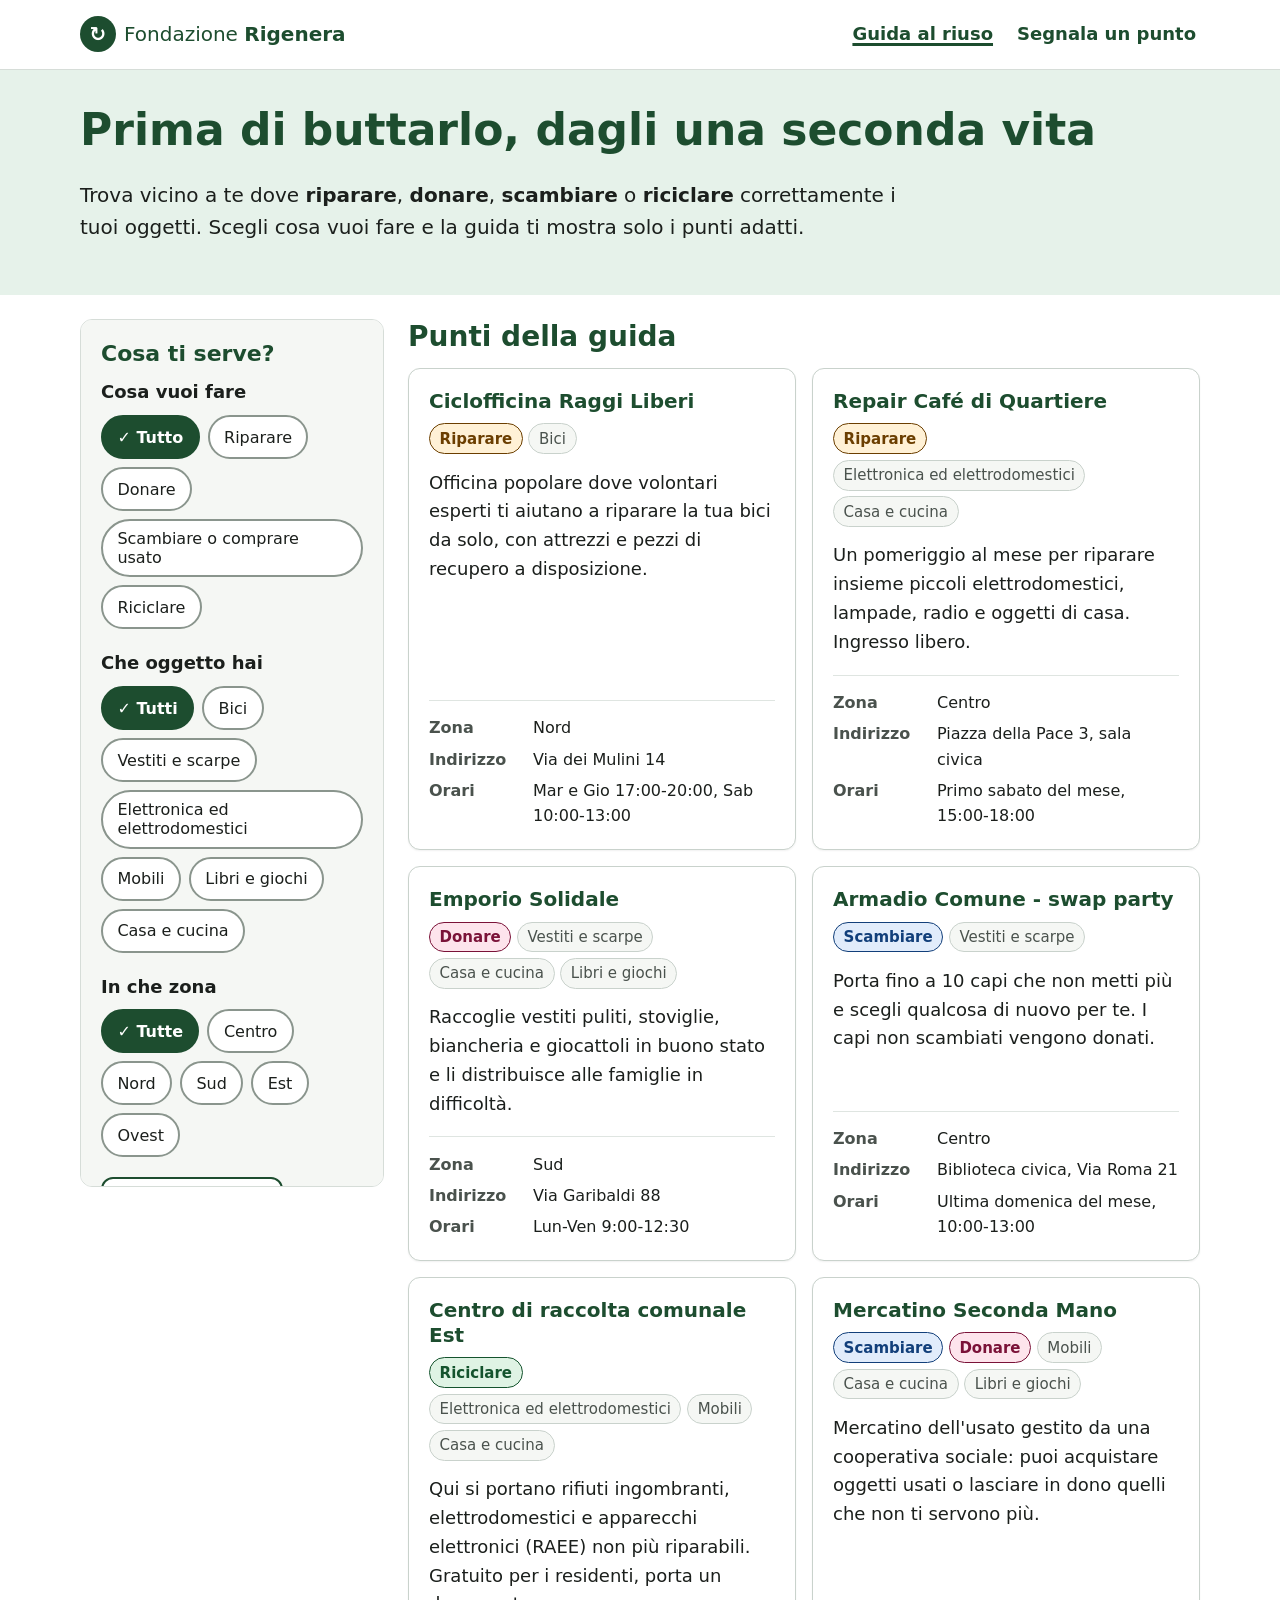
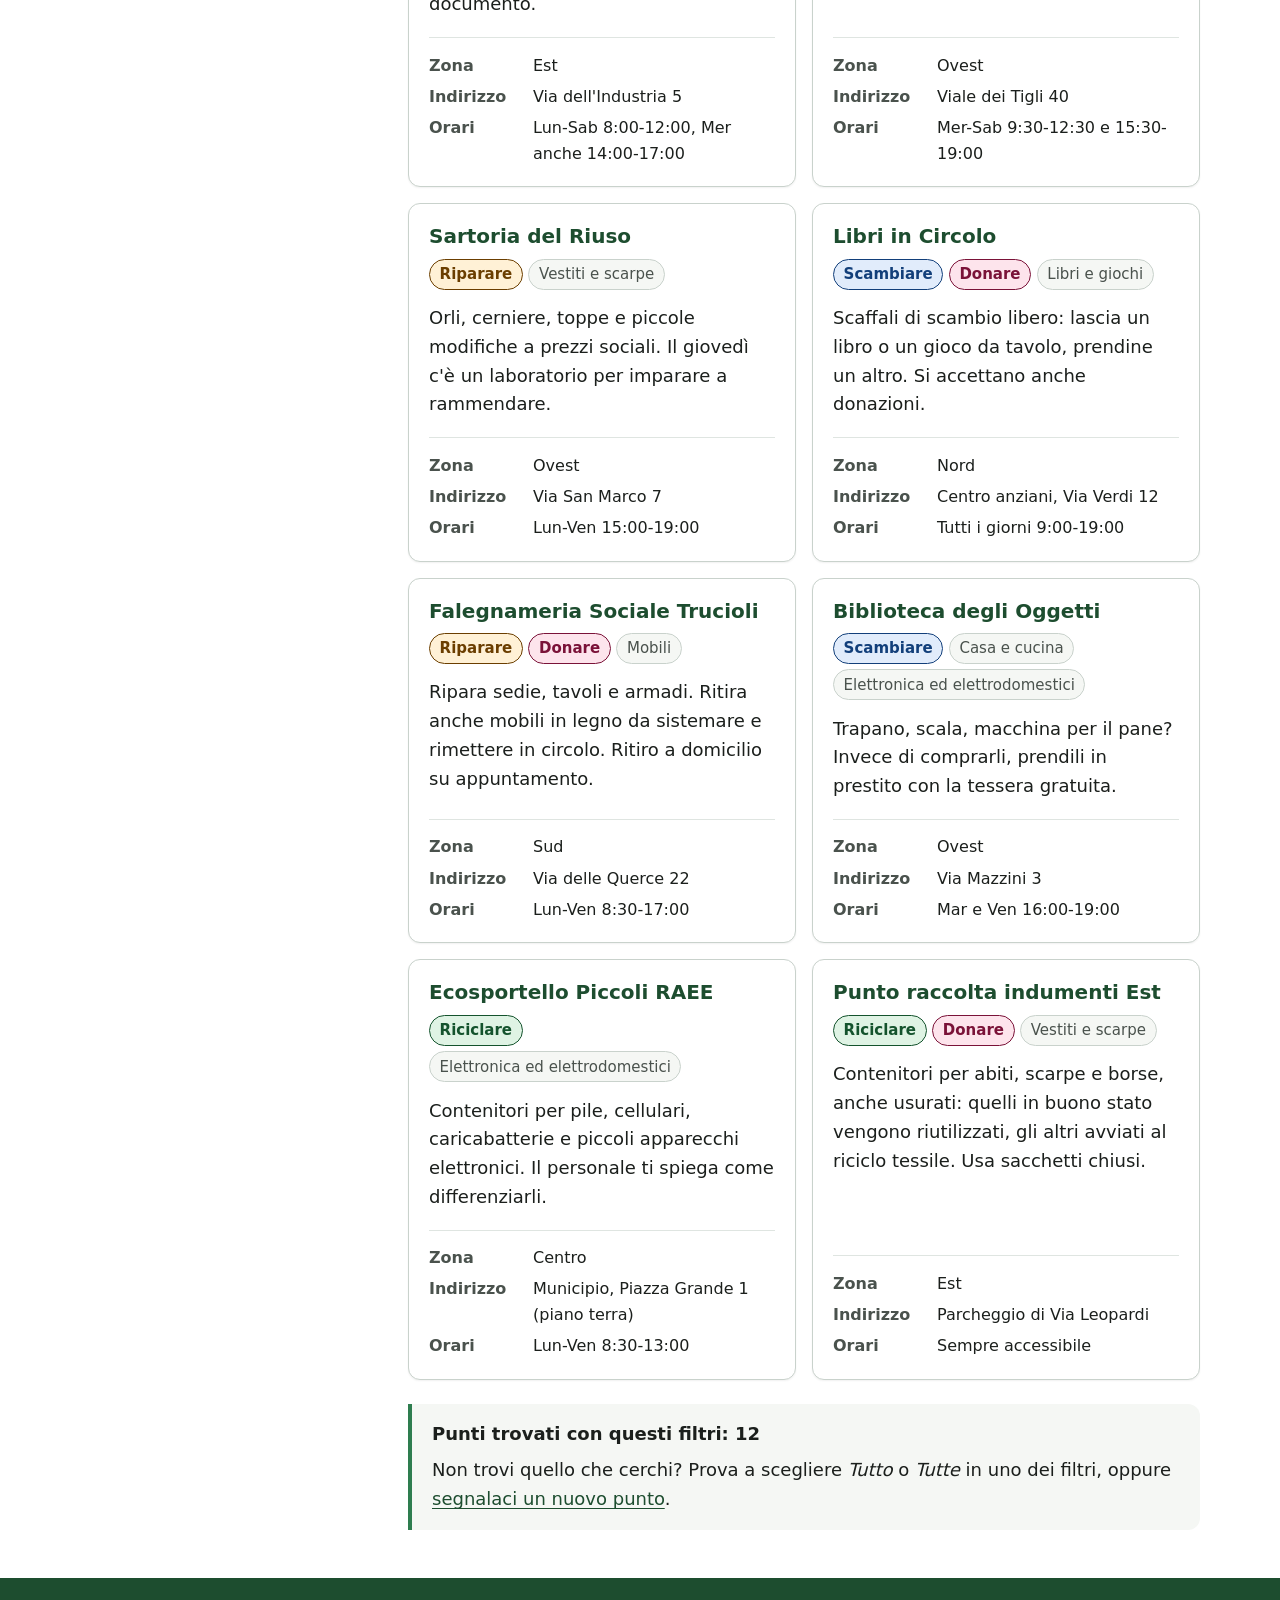
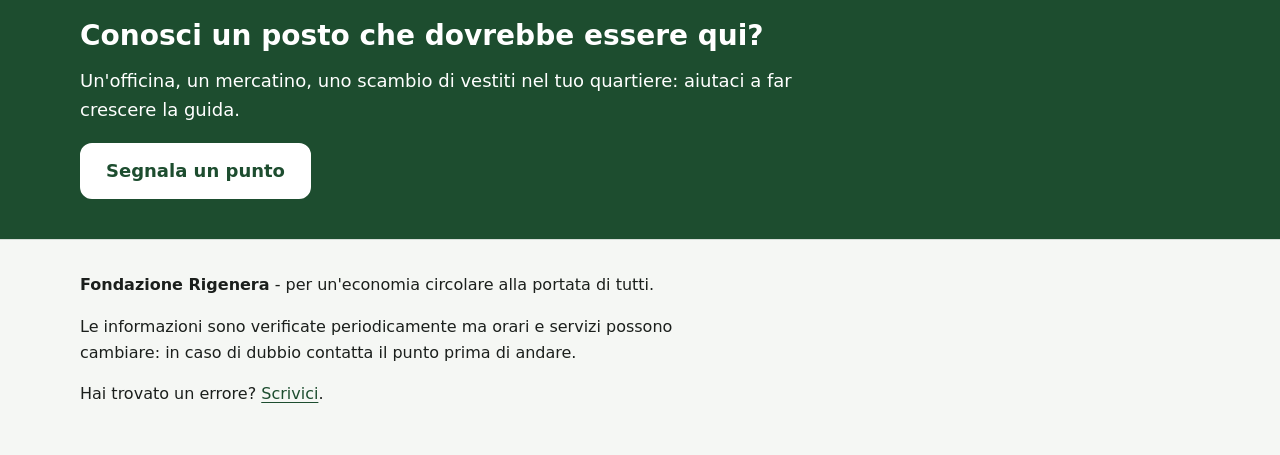
==== src/pages/index.html @ 99461d07 "Prima bozza JavaScript per rendere dinamica la lista e far funzionare il form" ====
<!DOCTYPE html>
<html lang="it">
<head>
  <meta charset="utf-8">
  <meta name="viewport" content="width=device-width, initial-scale=1">
  <title>Guida al riuso - Fondazione Rigenera</title>
  <meta name="description" content="Dove riparare, donare, scambiare o riciclare gli oggetti: la guida al riuso della Fondazione Rigenera.">
  <link rel="stylesheet" href="../css/style.css">
  <script src="../js/script.js" defer></script>
</head>
<body>
  <a class="salta" href="#risultati">Vai direttamente ai punti</a>

  <header class="testata">
    <div class="contenitore testata__riga">
      <a class="logo" href="index.html" aria-label="Fondazione Rigenera, pagina iniziale">
        <span class="logo__segno" aria-hidden="true">↻</span>
        <span>Fondazione <strong>Rigenera</strong></span>
      </a>
      <nav aria-label="Menu principale">
        <ul class="menu">
          <li><a href="index.html" aria-current="page">Guida al riuso</a></li>
          <li><a href="segnala.html">Segnala un punto</a></li>
        </ul>
      </nav>
    </div>
  </header>

  <main id="contenuto">
    <section class="intro">
      <div class="contenitore">
        <h1>Prima di buttarlo, dagli una seconda vita</h1>
        <p class="intro__testo">Trova vicino a te dove <strong>riparare</strong>, <strong>donare</strong>, <strong>scambiare</strong> o <strong>riciclare</strong> correttamente i tuoi oggetti. Scegli cosa vuoi fare e la guida ti mostra solo i punti adatti.</p>
      </div>
    </section>

    <div class="contenitore guida">

      <form class="filtri" aria-labelledby="titolo-filtri">
        <h2 id="titolo-filtri" class="filtri__titolo">Cosa ti serve?</h2>

        <fieldset class="gruppo">
          <legend>Cosa vuoi fare</legend>
          <div class="chips">
            <label class="chip"><input type="radio" name="azione" id="az-tutte" checked><span>Tutto</span></label>
            <label class="chip"><input type="radio" name="azione" id="az-ripara"><span>Riparare</span></label>
            <label class="chip"><input type="radio" name="azione" id="az-dona"><span>Donare</span></label>
            <label class="chip"><input type="radio" name="azione" id="az-scambia"><span>Scambiare o comprare usato</span></label>
            <label class="chip"><input type="radio" name="azione" id="az-ricicla"><span>Riciclare</span></label>
          </div>
        </fieldset>

        <fieldset class="gruppo">
          <legend>Che oggetto hai</legend>
          <div class="chips">
            <label class="chip"><input type="radio" name="categoria" id="cat-tutte" checked><span>Tutti</span></label>
            <label class="chip"><input type="radio" name="categoria" id="cat-bici"><span>Bici</span></label>
            <label class="chip"><input type="radio" name="categoria" id="cat-abbigliamento"><span>Vestiti e scarpe</span></label>
            <label class="chip"><input type="radio" name="categoria" id="cat-elettronica"><span>Elettronica ed elettrodomestici</span></label>
            <label class="chip"><input type="radio" name="categoria" id="cat-mobili"><span>Mobili</span></label>
            <label class="chip"><input type="radio" name="categoria" id="cat-libri"><span>Libri e giochi</span></label>
            <label class="chip"><input type="radio" name="categoria" id="cat-casa"><span>Casa e cucina</span></label>
          </div>
        </fieldset>

        <fieldset class="gruppo">
          <legend>In che zona</legend>
          <div class="chips">
            <label class="chip"><input type="radio" name="zona" id="zona-tutte" checked><span>Tutte</span></label>
            <label class="chip"><input type="radio" name="zona" id="zona-centro"><span>Centro</span></label>
            <label class="chip"><input type="radio" name="zona" id="zona-nord"><span>Nord</span></label>
            <label class="chip"><input type="radio" name="zona" id="zona-sud"><span>Sud</span></label>
            <label class="chip"><input type="radio" name="zona" id="zona-est"><span>Est</span></label>
            <label class="chip"><input type="radio" name="zona" id="zona-ovest"><span>Ovest</span></label>
          </div>
        </fieldset>

        <button type="reset" class="bottone bottone--secondario">Azzera i filtri</button>
      </form>

      <section id="risultati" class="risultati" aria-labelledby="titolo-risultati" tabindex="-1">
        <h2 id="titolo-risultati">Punti della guida</h2>

        <ol id="elenco-punti" class="elenco" role="list">

        </ol>

        <div class="esito">
          <p class="esito__conteggio">Punti trovati con questi filtri: </p>
          <p>Non trovi quello che cerchi? Prova a scegliere <em>Tutto</em> o <em>Tutte</em> in uno dei filtri, oppure <a href="segnala.html">segnalaci un nuovo punto</a>.</p>
        </div>
      </section>
    </div>

    <section class="invito" aria-labelledby="titolo-invito">
      <div class="contenitore">
        <h2 id="titolo-invito">Conosci un posto che dovrebbe essere qui?</h2>
        <p>Un'officina, un mercatino, uno scambio di vestiti nel tuo quartiere: aiutaci a far crescere la guida.</p>
        <a class="bottone" href="segnala.html">Segnala un punto</a>
      </div>
    </section>
  </main>

  <footer class="piede">
    <div class="contenitore">
      <p><strong>Fondazione Rigenera</strong> - per un'economia circolare alla portata di tutti.</p>
      <p>Le informazioni sono verificate periodicamente ma orari e servizi possono cambiare: in caso di dubbio contatta il punto prima di andare.</p>
      <p>Hai trovato un errore? <a href="segnala.html">Scrivici</a>.</p>
    </div>
  </footer>
</body>
</html>
---- src/css/style.css ----
/* ==========================================================================
   Fondazione Rigenera – Guida al riuso
   Foglio di stile unico. Mobile first: le regole base valgono per il telefono,
   le media query aggiungono il layout per schermi più grandi.
   ========================================================================== */

/* ---------- 1. Variabili (colori e misure in un solo posto) ---------- */
:root {
  --verde-scuro: #1d4d2f;   /* contrasto 9.6:1 su bianco */
  --verde: #2e7d4f;
  --verde-chiaro: #e6f2ea;
  --testo: #1b1f1c;         /* contrasto 16:1 su bianco */
  --testo-tenue: #4a524d;   /* contrasto 7.9:1 su bianco */
  --sfondo: #ffffff;
  --sfondo-alt: #f5f7f4;
  --bordo: #8a958d;         /* contrasto 3.1:1, sufficiente per bordi di controlli */
  --focus: #b35c00;         /* anello di focus ben visibile, diverso dal verde */
  --errore: #a4161a;

  /* Colori delle azioni: testo scuro su fondo chiaro, contrasto ≥ 7:1 */
  --ripara-sfondo: #fff1d6;  --ripara-testo: #6b3e00;
  --dona-sfondo:   #fde4ec;  --dona-testo:   #7a1238;
  --scambia-sfondo:#e1ecfb;  --scambia-testo:#123f7a;
  --ricicla-sfondo:#dff3e4;  --ricicla-testo:#14532d;

  --raggio: 0.75rem;
  --spazio: 1rem;
  --larghezza-max: 72rem;

  color-scheme: light;
}

/* ---------- 2. Base ---------- */
*,
*::before,
*::after { box-sizing: border-box; }

html {
  /* Le misure in rem rispettano la dimensione del testo scelta dall'utente nel browser. */
  font-size: 100%;
  -webkit-text-size-adjust: 100%;
  scroll-behavior: smooth;
}

body {
  margin: 0;
  font-family: system-ui, -apple-system, "Segoe UI", Roboto, "Helvetica Neue", Arial, sans-serif;
  font-size: 1.125rem;      /* 18px: testo più grande del solito, più leggibile */
  line-height: 1.6;
  color: var(--testo);
  background: var(--sfondo);
}

h1, h2, h3 { line-height: 1.25; color: var(--verde-scuro); margin: 0 0 0.5em; }
h1 { font-size: clamp(1.875rem, 5vw, 2.75rem); }
h2 { font-size: clamp(1.375rem, 3.5vw, 1.75rem); }
h3 { font-size: 1.25rem; }

p { margin: 0 0 1em; max-width: 65ch; }

a { color: var(--verde-scuro); text-decoration-thickness: 0.08em; text-underline-offset: 0.18em; }
a:hover { text-decoration-thickness: 0.15em; }

/* Focus sempre visibile per chi naviga da tastiera */
:focus-visible {
  outline: 3px solid var(--focus);
  outline-offset: 3px;
  border-radius: 4px;
}

img { max-width: 100%; height: auto; }

.contenitore {
  width: 100%;
  max-width: var(--larghezza-max);
  margin-inline: auto;
  padding-inline: var(--spazio);
}
.contenitore--stretto { max-width: 46rem; padding-block: 2rem 3rem; }

/* Link "salta al contenuto": invisibile finché non riceve il focus con Tab */
.salta {
  position: absolute;
  left: var(--spazio);
  top: -100%;
  z-index: 100;
  padding: 0.75rem 1rem;
  background: var(--verde-scuro);
  color: #fff;
  font-weight: 700;
  border-radius: var(--raggio);
}
.salta:focus { top: var(--spazio); }

/* ---------- 3. Testata e navigazione ---------- */
.testata {
  background: var(--sfondo);
  border-bottom: 1px solid #d6ddd8;
}
.testata__riga {
  display: flex;
  flex-wrap: wrap;
  align-items: center;
  justify-content: space-between;
  gap: 0.5rem 1.5rem;
  padding-block: 0.75rem;
}
.logo {
  display: inline-flex;
  align-items: center;
  gap: 0.5rem;
  font-size: 1.25rem;
  color: var(--verde-scuro);
  text-decoration: none;
}
.logo__segno {
  display: inline-grid;
  place-items: center;
  width: 2.25rem;
  height: 2.25rem;
  border-radius: 50%;
  background: var(--verde-scuro);
  color: #fff;
  font-size: 1.25rem;
  font-weight: 700;
}
.menu {
  display: flex;
  flex-wrap: wrap;
  gap: 0.25rem 1rem;
  margin: 0;
  padding: 0;
  list-style: none;
}
.menu a {
  display: inline-block;
  padding: 0.5rem 0.25rem;      /* area di tocco comoda */
  min-height: 44px;
  font-weight: 600;
  text-decoration: none;
}
.menu a:hover { text-decoration: underline; }
.menu a[aria-current="page"] {
  text-decoration: underline;
  text-decoration-thickness: 0.15em;
}

/* ---------- 4. Introduzione ---------- */
.intro {
  background: var(--verde-chiaro);
  padding-block: 2rem;
  margin-bottom: 1.5rem;
}
.intro__testo { font-size: 1.25rem; }

/* ---------- 5. Layout della guida ---------- */
.guida {
  display: grid;
  gap: 1.5rem;
  padding-bottom: 3rem;
}

@media (min-width: 62rem) {
  .guida {
    grid-template-columns: 19rem 1fr;
    align-items: start;
  }
  /* Su schermi grandi i filtri restano visibili mentre si scorre l'elenco */
  .filtri {
    position: sticky;
    top: 1rem;
    max-height: calc(100vh - 2rem);
    overflow-y: auto;
  }
}

/* ---------- 6. Pannello filtri ---------- */
.filtri {
  background: var(--sfondo-alt);
  border: 1px solid #d6ddd8;
  border-radius: var(--raggio);
  padding: 1.25rem;
}
.filtri__titolo { font-size: 1.375rem; }

.gruppo {
  border: 0;
  margin: 0 0 1.25rem;
  padding: 0;
  min-width: 0;
}
.gruppo legend {
  font-weight: 700;
  margin-bottom: 0.5rem;
  padding: 0;
}

.chips {
  display: flex;
  flex-wrap: wrap;
  gap: 0.5rem;
}

/* Il radio vero resta nella pagina (e quindi raggiungibile da tastiera e lettori di schermo),
   ma è nascosto alla vista: al suo posto si vede l'etichetta a forma di "pillola". */
.chip { position: relative; }
.chip input {
  position: absolute;
  inset: 0;
  opacity: 0;
  margin: 0;
  cursor: pointer;
}
.chip span {
  display: inline-flex;
  align-items: center;
  gap: 0.35rem;
  min-height: 44px;            /* area di tocco minima consigliata */
  padding: 0.5rem 0.9rem;
  border: 2px solid var(--bordo);
  border-radius: 999px;
  background: var(--sfondo);
  font-size: 1rem;
  line-height: 1.2;
  cursor: pointer;
}
.chip:hover span { border-color: var(--verde-scuro); }

.chip input:checked + span {
  background: var(--verde-scuro);
  border-color: var(--verde-scuro);
  color: #fff;
  font-weight: 700;
}
/* Il segno di spunta indica la scelta anche a chi non distingue i colori */
.chip input:checked + span::before { content: "✓"; }

.chip input:focus-visible + span {
  outline: 3px solid var(--focus);
  outline-offset: 3px;
}

/* ---------- 7. Bottoni ---------- */
.bottone {
  display: inline-flex;
  align-items: center;
  justify-content: center;
  min-height: 48px;
  padding: 0.75rem 1.5rem;
  border: 2px solid var(--verde-scuro);
  border-radius: var(--raggio);
  background: var(--verde-scuro);
  color: #fff;
  font: inherit;
  font-weight: 700;
  text-decoration: none;
  cursor: pointer;
}
.bottone:hover { background: var(--verde); border-color: var(--verde); }
.bottone--secondario { background: var(--sfondo); color: var(--verde-scuro); }
.bottone--secondario:hover { background: var(--verde-chiaro); border-color: var(--verde-scuro); }

/* ---------- 8. Elenco dei punti ---------- */
.risultati { counter-reset: punti; }
.risultati:focus { outline: none; }

.elenco {
  display: grid;
  grid-template-columns: repeat(auto-fill, minmax(min(100%, 19rem), 1fr));
  gap: 1rem;
  margin: 0;
  padding: 0;
  list-style: none;
}

.punto { counter-increment: punti; display: flex; }

.scheda {
  display: flex;
  flex-direction: column;
  width: 100%;
  padding: 1.25rem;
  border: 1px solid #c9d2cc;
  border-radius: var(--raggio);
  background: var(--sfondo);
  box-shadow: 0 1px 2px rgb(0 0 0 / 0.06);
}
.scheda h3 { margin-bottom: 0.6rem; }
.scheda__descrizione { flex-grow: 1; }

.etichette {
  display: flex;
  flex-wrap: wrap;
  gap: 0.35rem;
  margin: 0 0 0.9rem;
  padding: 0;
  list-style: none;
}
.etichetta {
  padding: 0.15rem 0.6rem;
  border: 1px solid #c9d2cc;
  border-radius: 999px;
  background: var(--sfondo-alt);
  color: var(--testo-tenue);
  font-size: 0.9375rem;
}
/* Le etichette delle azioni hanno colore e testo in grassetto: il colore non è l'unica informazione */
.etichetta--ripara  { background: var(--ripara-sfondo);  color: var(--ripara-testo);  border-color: currentColor; font-weight: 700; }
.etichetta--dona    { background: var(--dona-sfondo);    color: var(--dona-testo);    border-color: currentColor; font-weight: 700; }
.etichetta--scambia { background: var(--scambia-sfondo); color: var(--scambia-testo); border-color: currentColor; font-weight: 700; }
.etichetta--ricicla { background: var(--ricicla-sfondo); color: var(--ricicla-testo); border-color: currentColor; font-weight: 700; }

.scheda__info {
  display: grid;
  gap: 0.35rem;
  margin: 0;
  padding-top: 0.9rem;
  border-top: 1px solid #dfe5e1;
  font-size: 1rem;
}
.scheda__info div { display: grid; grid-template-columns: 6rem 1fr; gap: 0.5rem; }
.scheda__info dt { font-weight: 700; color: var(--testo-tenue); }
.scheda__info dd { margin: 0; }

/* Conteggio e messaggio sotto l'elenco */
.esito {
  margin-top: 1.5rem;
  padding: 1rem 1.25rem;
  border-left: 4px solid var(--verde);
  background: var(--sfondo-alt);
  border-radius: 0 var(--raggio) var(--raggio) 0;
}
.esito__conteggio { font-weight: 700; margin-bottom: 0.5rem; }
.esito__conteggio::after { content: counter(punti); }
.esito p:last-child { margin-bottom: 0; }

/* ==========================================================================
   9. FILTRI – la logica di ricerca, scritta solo in CSS
   --------------------------------------------------------------------------
   Il selettore :has() controlla quale scelta è attiva nel modulo dei filtri
   e nasconde le schede che NON contengono quel valore nel loro attributo data-.
   L'operatore ~= cerca una parola dentro un elenco separato da spazi,
   per questo un punto può avere più azioni o categorie.

   I tre gruppi si combinano da soli: una scheda resta visibile solo se
   supera tutti i filtri attivi.

   Per aggiungere una NUOVA categoria/zona:
     1. aggiungere la pillola in index.html (id="cat-nuova");
     2. copiare qui una riga cambiando il nome in entrambi i punti.
   Per aggiungere un nuovo PUNTO non serve toccare questo file.

   Se un browser molto vecchio non supporta :has(), queste regole vengono
   ignorate e si vedono semplicemente tutti i punti: la guida resta usabile.
   ========================================================================== */

/* Azione */
.guida:has(#az-ripara:checked)  .punto:not([data-azione~="ripara"])  { display: none; }
.guida:has(#az-dona:checked)    .punto:not([data-azione~="dona"])    { display: none; }
.guida:has(#az-scambia:checked) .punto:not([data-azione~="scambia"]) { display: none; }
.guida:has(#az-ricicla:checked) .punto:not([data-azione~="ricicla"]) { display: none; }

/* Categoria di oggetti */
.guida:has(#cat-bici:checked)          .punto:not([data-categoria~="bici"])          { display: none; }
.guida:has(#cat-abbigliamento:checked) .punto:not([data-categoria~="abbigliamento"]) { display: none; }
.guida:has(#cat-elettronica:checked)   .punto:not([data-categoria~="elettronica"])   { display: none; }
.guida:has(#cat-mobili:checked)        .punto:not([data-categoria~="mobili"])        { display: none; }
.guida:has(#cat-libri:checked)         .punto:not([data-categoria~="libri"])         { display: none; }
.guida:has(#cat-casa:checked)          .punto:not([data-categoria~="casa"])          { display: none; }

/* Zona */
.guida:has(#zona-centro:checked) .punto:not([data-zona~="centro"]) { display: none; }
.guida:has(#zona-nord:checked)   .punto:not([data-zona~="nord"])   { display: none; }
.guida:has(#zona-sud:checked)    .punto:not([data-zona~="sud"])    { display: none; }
.guida:has(#zona-est:checked)    .punto:not([data-zona~="est"])    { display: none; }
.guida:has(#zona-ovest:checked)  .punto:not([data-zona~="ovest"])  { display: none; }

/* ---------- 10. Sezione invito ---------- */
.invito {
  background: var(--verde-scuro);
  color: #fff;
  padding-block: 2.5rem;
}
.invito h2 { color: #fff; }
.invito .bottone { background: #fff; color: var(--verde-scuro); border-color: #fff; }
.invito .bottone:hover { background: var(--verde-chiaro); }
.invito :focus-visible { outline-color: #ffd28a; }

/* ---------- 11. Modulo di segnalazione ---------- */
.modulo fieldset {
  margin: 0 0 1.5rem;
  padding: 1.25rem;
  border: 1px solid #c9d2cc;
  border-radius: var(--raggio);
  min-width: 0;
}
.modulo > fieldset > legend {
  padding: 0 0.4rem;
  font-size: 1.25rem;
  font-weight: 700;
  color: var(--verde-scuro);
}
.campo { margin-bottom: 1.25rem; }
.campo:last-child { margin-bottom: 0; }
.campo > label { display: block; font-weight: 700; margin-bottom: 0.35rem; }

.campo--scelte {
  border: 0 !important;
  padding: 0 !important;
}
.campo--scelte legend { font-weight: 700; margin-bottom: 0.35rem; padding: 0; }
.campo--scelte .aiuto { display: block; font-weight: 400; }

.modulo input[type="text"],
.modulo input[type="email"],
.modulo input[type="url"],
.modulo select,
.modulo textarea {
  display: block;
  width: 100%;
  min-height: 48px;
  padding: 0.65rem 0.8rem;
  border: 2px solid var(--bordo);
  border-radius: 0.5rem;
  background: var(--sfondo);
  color: var(--testo);
  font: inherit;
}
.modulo textarea { resize: vertical; }
.modulo input:focus-visible,
.modulo select:focus-visible,
.modulo textarea:focus-visible { border-color: var(--verde-scuro); }

/* Errori mostrati solo dopo che l'utente ha interagito col campo (non all'apertura della pagina) */
.modulo :user-invalid {
  border-color: var(--errore);
  background: #fff5f5;
}

.scelta {
  display: flex;
  align-items: flex-start;
  gap: 0.6rem;
  padding: 0.4rem 0;
  min-height: 44px;
  cursor: pointer;
}
.campo > label.scelta { font-weight: 400; margin-bottom: 0; }
.scelta input {
  flex-shrink: 0;
  width: 1.4rem;
  height: 1.4rem;
  margin-top: 0.15rem;
  accent-color: var(--verde-scuro);
}

.aiuto { margin: 0.3rem 0 0; font-size: 1rem; color: var(--testo-tenue); }
.obbligatorio { color: var(--errore); font-weight: 700; }

.trappola {
  position: absolute;
  left: -9999px;
  width: 1px;
  height: 1px;
  overflow: hidden;
}

/* Messaggio dopo l'invio del modulo (scritto da script.js) */
.messaggio:empty { display: none; }
.messaggio {
  margin-top: 1.5rem;
  padding: 1rem 1.25rem;
  border-left: 4px solid var(--verde);
  border-radius: 0 var(--raggio) var(--raggio) 0;
  background: var(--verde-chiaro);
}
.messaggio--errore {
  border-left-color: var(--errore);
  background: #fdecec;
  color: var(--errore);
  font-weight: 700;
}

.informativa {
  margin-top: 3rem;
  padding-top: 1.5rem;
  border-top: 1px solid #c9d2cc;
  font-size: 1rem;
}
.informativa h2 { font-size: 1.25rem; }

/* ---------- 12. Piè di pagina ---------- */
.piede {
  padding-block: 2rem;
  background: var(--sfondo-alt);
  border-top: 1px solid #d6ddd8;
  font-size: 1rem;
}

/* ---------- 13. Preferenze di accessibilità del sistema ---------- */

/* Chi ha chiesto meno animazioni non vede lo scorrimento animato */
@media (prefers-reduced-motion: reduce) {
  html { scroll-behavior: auto; }
  *, *::before, *::after { transition: none !important; animation: none !important; }
}

/* Modalità a contrasto elevato di Windows: si garantiscono bordi visibili */
@media (forced-colors: active) {
  .chip span, .scheda, .etichetta, .filtri, .bottone { border: 2px solid CanvasText; }
  .chip input:checked + span { border-width: 4px; }
}

/* Stampa: si stampa solo l'elenco, senza filtri né menu */
@media print {
  .salta, .testata nav, .filtri, .invito, .esito { display: none !important; }
  body { font-size: 11pt; }
  .elenco { display: block; }
  .scheda { break-inside: avoid; box-shadow: none; margin-bottom: 0.5rem; }
}
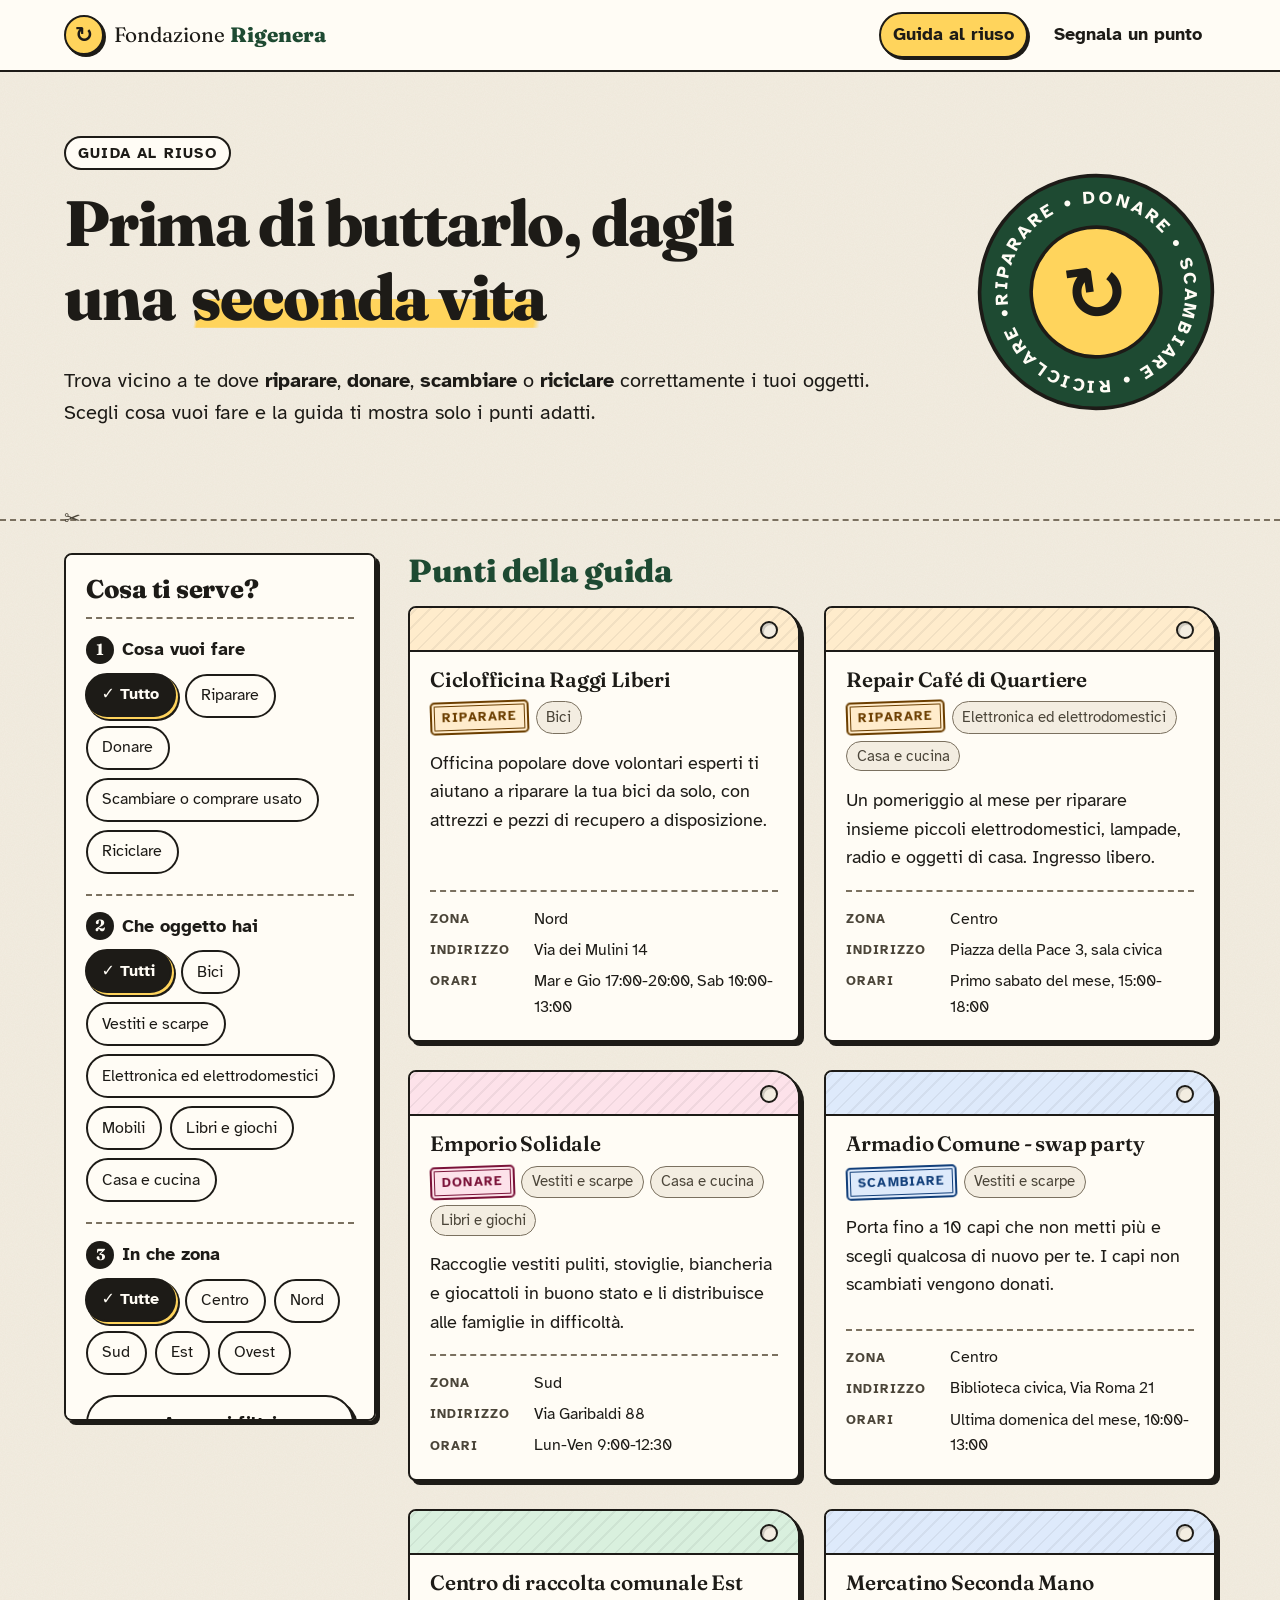
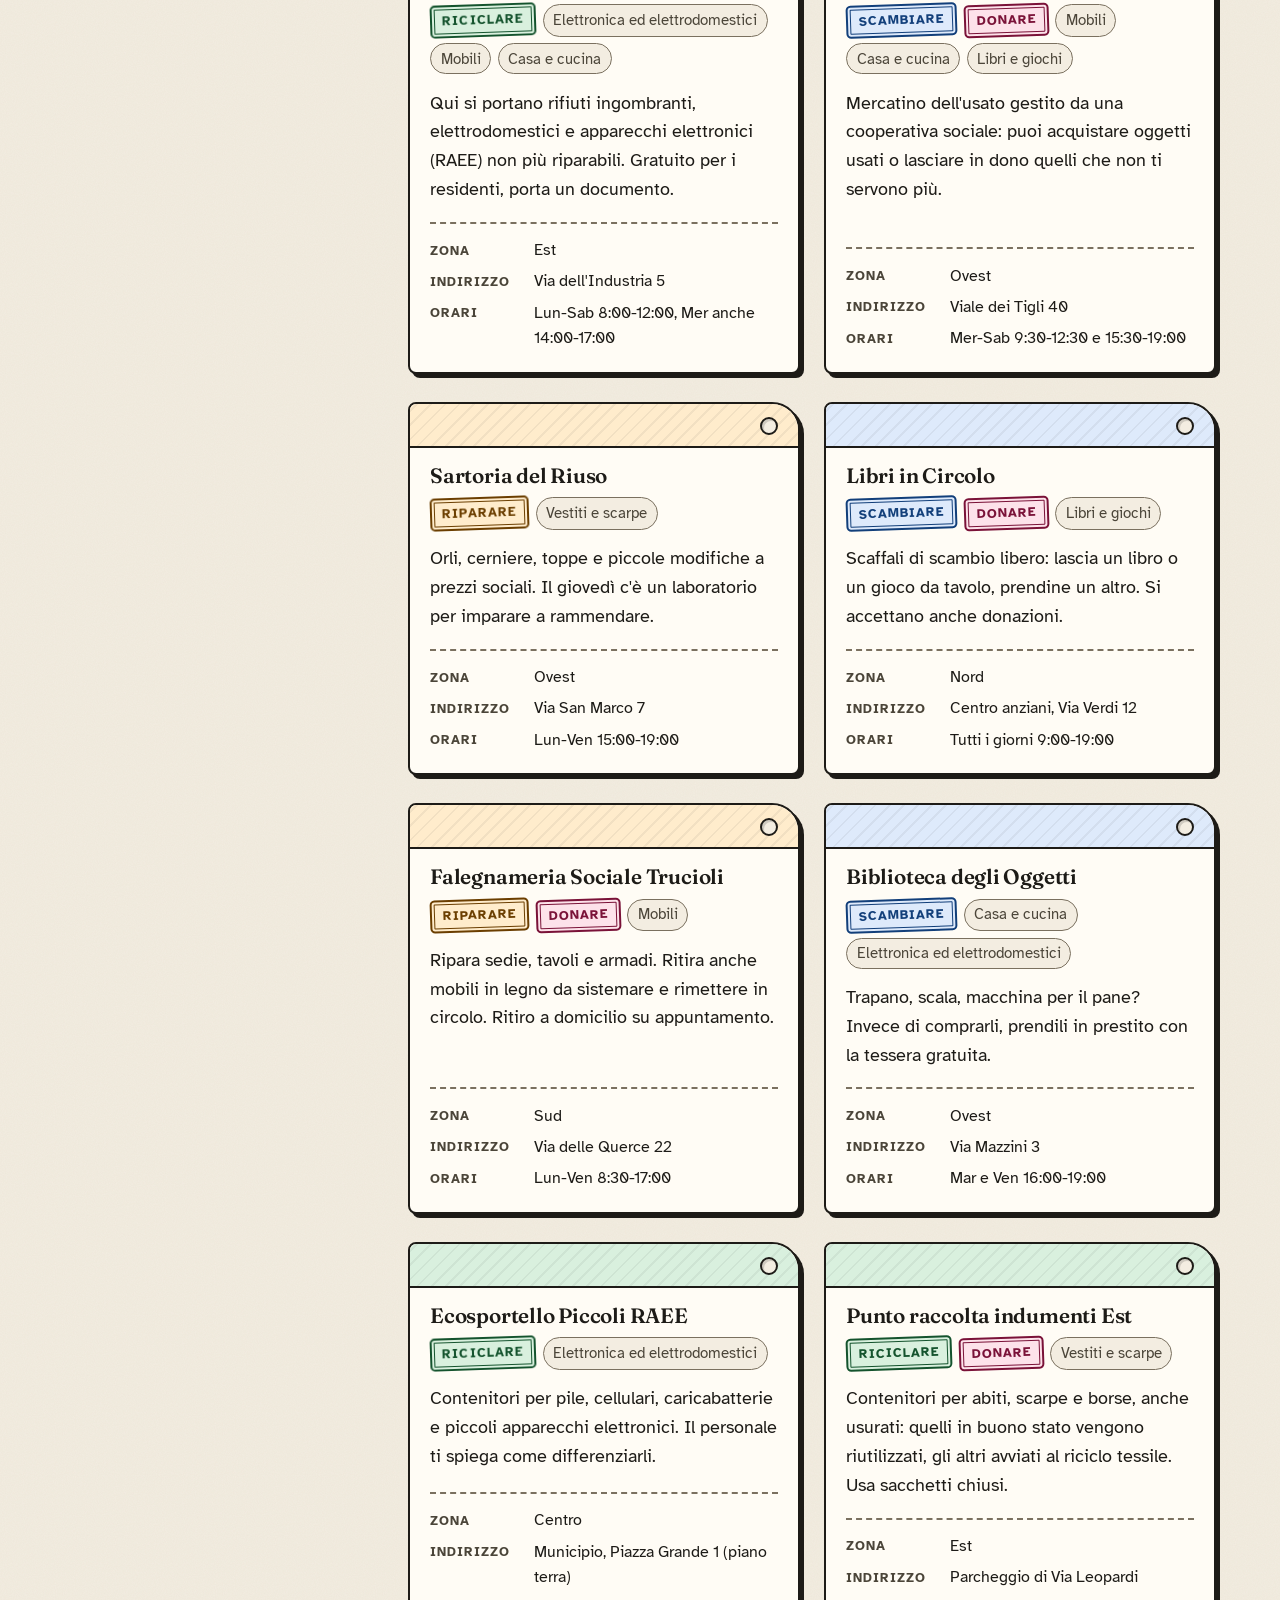
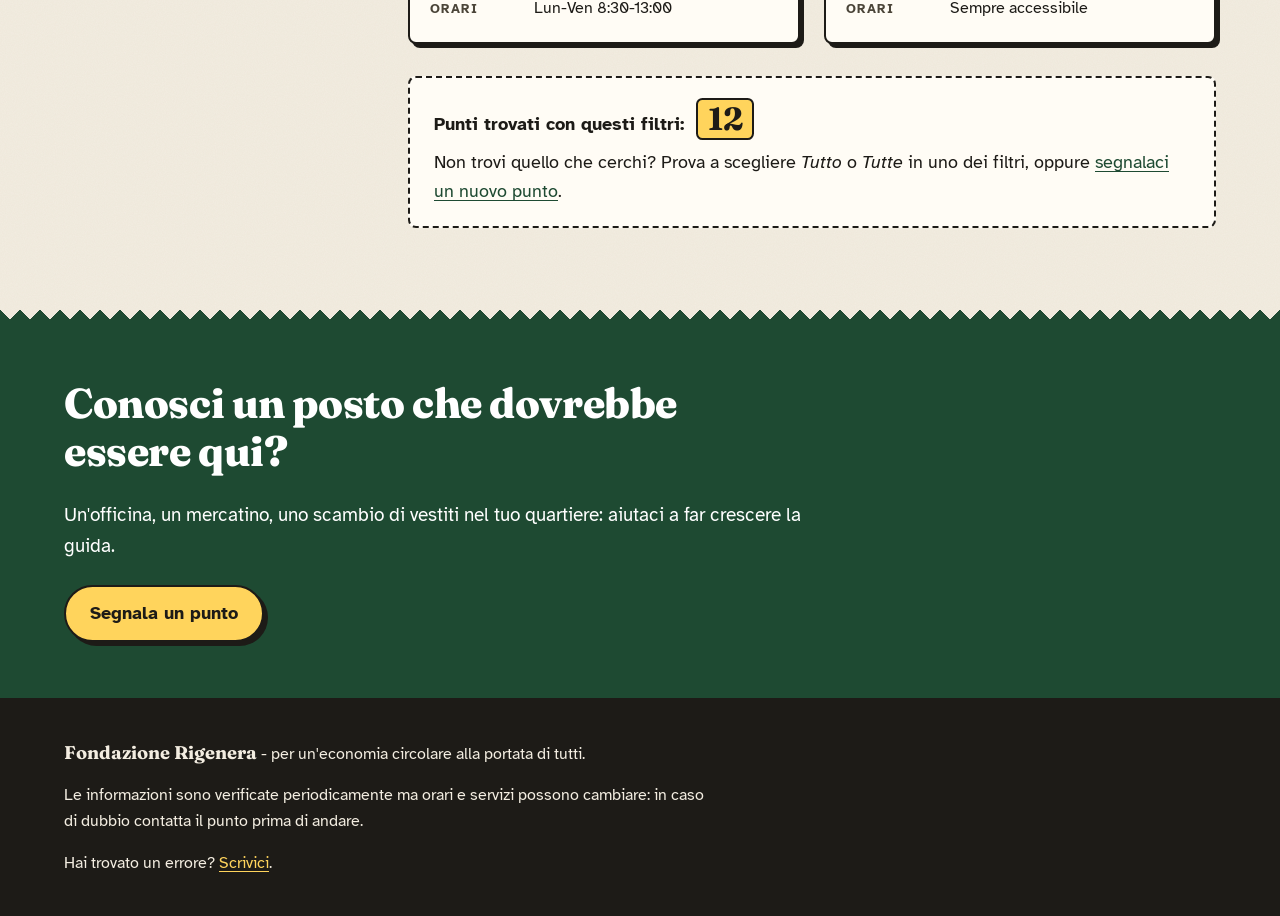
==== commit fffe44f9: "Design system migliorato" ====
--- a/src/pages/index.html
+++ b/src/pages/index.html
@@ -5,6 +5,9 @@
   <meta name="viewport" content="width=device-width, initial-scale=1">
   <title>Guida al riuso - Fondazione Rigenera</title>
   <meta name="description" content="Dove riparare, donare, scambiare o riciclare gli oggetti: la guida al riuso della Fondazione Rigenera.">
+  <link rel="preconnect" href="https://fonts.googleapis.com">
+  <link rel="preconnect" href="https://fonts.gstatic.com" crossorigin>
+  <link rel="stylesheet" href="https://fonts.googleapis.com/css2?family=Atkinson+Hyperlegible:ital,wght@0,400;0,700;1,400&family=Fraunces:opsz,wght@9..144,600;9..144,800&display=swap">
   <link rel="stylesheet" href="../css/style.css">
   <script src="../js/script.js" defer></script>
 </head>
@@ -28,9 +31,24 @@
 
   <main id="contenuto">
     <section class="intro">
-      <div class="contenitore">
-        <h1>Prima di buttarlo, dagli una seconda vita</h1>
-        <p class="intro__testo">Trova vicino a te dove <strong>riparare</strong>, <strong>donare</strong>, <strong>scambiare</strong> o <strong>riciclare</strong> correttamente i tuoi oggetti. Scegli cosa vuoi fare e la guida ti mostra solo i punti adatti.</p>
+      <div class="contenitore intro__riga">
+        <div>
+          <p class="intro__occhiello">Guida al riuso</p>
+          <h1>Prima di buttarlo, dagli una <span class="evidenzia">seconda vita</span></h1>
+          <p class="intro__testo">Trova vicino a te dove <strong>riparare</strong>, <strong>donare</strong>, <strong>scambiare</strong> o <strong>riciclare</strong> correttamente i tuoi oggetti. Scegli cosa vuoi fare e la guida ti mostra solo i punti adatti.</p>
+        </div>
+        <!-- Sigillo decorativo: nascosto ai lettori di schermo -->
+        <svg class="sigillo" viewBox="0 0 200 200" aria-hidden="true" focusable="false">
+          <defs>
+            <path id="sigillo-cerchio" d="M100,100 m-74,0 a74,74 0 1,1 148,0 a74,74 0 1,1 -148,0"/>
+          </defs>
+          <circle class="sigillo__fondo" cx="100" cy="100" r="97"/>
+          <circle class="sigillo__linea" cx="100" cy="100" r="54"/>
+          <g class="sigillo__giro">
+            <text class="sigillo__testo"><textPath href="#sigillo-cerchio" textLength="462">Riparare • Donare • Scambiare • Riciclare •</textPath></text>
+          </g>
+          <text class="sigillo__centro" x="100" y="102" text-anchor="middle" dominant-baseline="central">↻</text>
+        </svg>
       </div>
     </section>
 
--- a/src/css/style.css
+++ b/src/css/style.css
@@ -1,31 +1,48 @@
 /* ==========================================================================
-   Fondazione Rigenera – Guida al riuso
+   Fondazione Rigenera - Guida al riuso
    Foglio di stile unico. Mobile first: le regole base valgono per il telefono,
    le media query aggiungono il layout per schermi più grandi.
+
+   Idea grafica: "il cartellino del riuso".
+   Carta riciclata, inchiostro, timbri ed evidenziatore: ogni punto della guida
+   è un cartellino appeso all'oggetto, come in un'officina o in un mercatino.
    ========================================================================== */
 
 /* ---------- 1. Variabili (colori e misure in un solo posto) ---------- */
 :root {
-  --verde-scuro: #1d4d2f;   /* contrasto 9.6:1 su bianco */
-  --verde: #2e7d4f;
-  --verde-chiaro: #e6f2ea;
-  --testo: #1b1f1c;         /* contrasto 16:1 su bianco */
-  --testo-tenue: #4a524d;   /* contrasto 7.9:1 su bianco */
-  --sfondo: #ffffff;
-  --sfondo-alt: #f5f7f4;
-  --bordo: #8a958d;         /* contrasto 3.1:1, sufficiente per bordi di controlli */
-  --focus: #b35c00;         /* anello di focus ben visibile, diverso dal verde */
+  /* Carta e inchiostro */
+  --carta: #f3ede1;          /* sfondo della pagina, color carta riciclata */
+  --carta-chiara: #fffcf5;   /* sfondo di schede e pannelli */
+  --carta-scura: #e8dfcd;
+  --inchiostro: #1d1b17;     /* testo principale: contrasto 14.7:1 su --carta */
+  --testo-tenue: #4b4539;    /* contrasto 8.2:1 su --carta */
+
+  --verde-scuro: #1e4a32;    /* colore della Fondazione: contrasto 8.7:1 su --carta */
+  --verde: #2d6b47;
+  --verde-chiaro: #dcebdc;
+  --evidenziatore: #ffd45c;  /* giallo evidenziatore, sempre con testo scuro */
+
+  --bordo: #7a705f;          /* contrasto 4.9:1 su bianco, sufficiente per i controlli */
+  --focus: #b35000;          /* anello di focus arancione, diverso dal verde */
   --errore: #a4161a;
 
   /* Colori delle azioni: testo scuro su fondo chiaro, contrasto ≥ 7:1 */
-  --ripara-sfondo: #fff1d6;  --ripara-testo: #6b3e00;
-  --dona-sfondo:   #fde4ec;  --dona-testo:   #7a1238;
-  --scambia-sfondo:#e1ecfb;  --scambia-testo:#123f7a;
-  --ricicla-sfondo:#dff3e4;  --ricicla-testo:#14532d;
-
-  --raggio: 0.75rem;
+  --ripara-sfondo: #ffeccc;  --ripara-testo: #6b3e00;
+  --dona-sfondo:   #fde2ea;  --dona-testo:   #7a1238;
+  --scambia-sfondo:#deeafb;  --scambia-testo:#123f7a;
+  --ricicla-sfondo:#d9f0de;  --ricicla-testo:#14532d;
+
+  /* Caratteri: Fraunces per i titoli, Atkinson Hyperlegible per il testo
+     (disegnato apposta per chi ha difficoltà visive). Se non si caricano,
+     si usano i caratteri di sistema. */
+  --font-titoli: "Fraunces", Georgia, "Times New Roman", serif;
+  --font-testo: "Atkinson Hyperlegible", system-ui, -apple-system, "Segoe UI", Roboto, Arial, sans-serif;
+
+  --raggio: 0.5rem;
+  --ombra: 4px 4px 0 var(--inchiostro);        /* ombra "a timbro", netta e senza sfumatura */
+  --ombra-alta: 7px 7px 0 var(--inchiostro);
   --spazio: 1rem;
-  --larghezza-max: 72rem;
+  --larghezza-max: 74rem;
 
   color-scheme: light;
 }
@@ -44,22 +61,31 @@
 
 body {
   margin: 0;
-  font-family: system-ui, -apple-system, "Segoe UI", Roboto, "Helvetica Neue", Arial, sans-serif;
+  font-family: var(--font-testo);
   font-size: 1.125rem;      /* 18px: testo più grande del solito, più leggibile */
   line-height: 1.6;
-  color: var(--testo);
-  background: var(--sfondo);
-}
-
-h1, h2, h3 { line-height: 1.25; color: var(--verde-scuro); margin: 0 0 0.5em; }
-h1 { font-size: clamp(1.875rem, 5vw, 2.75rem); }
-h2 { font-size: clamp(1.375rem, 3.5vw, 1.75rem); }
-h3 { font-size: 1.25rem; }
+  color: var(--inchiostro);
+  background-color: var(--carta);
+  /* Grana leggerissima della carta (disegnata in SVG, nessuna immagine da scaricare) */
+  background-image: url("data:image/svg+xml,%3Csvg xmlns='http://www.w3.org/2000/svg' width='160' height='160'%3E%3Cfilter id='g'%3E%3CfeTurbulence type='fractalNoise' baseFrequency='.9' numOctaves='2' stitchTiles='stitch'/%3E%3CfeColorMatrix values='0 0 0 0 0.35 0 0 0 0 0.3 0 0 0 0 0.2 0 0 0 .07 0'/%3E%3C/filter%3E%3Crect width='100%25' height='100%25' filter='url(%23g)'/%3E%3C/svg%3E");
+}
+
+h1, h2, h3 {
+  font-family: var(--font-titoli);
+  font-weight: 800;
+  line-height: 1.15;
+  letter-spacing: -0.01em;
+  color: var(--verde-scuro);
+  margin: 0 0 0.5em;
+}
+h1 { font-size: clamp(2.25rem, 6.5vw, 4rem); letter-spacing: -0.025em; }
+h2 { font-size: clamp(1.5rem, 3.5vw, 2rem); }
+h3 { font-size: 1.3rem; font-weight: 600; }
 
 p { margin: 0 0 1em; max-width: 65ch; }
 
 a { color: var(--verde-scuro); text-decoration-thickness: 0.08em; text-underline-offset: 0.18em; }
-a:hover { text-decoration-thickness: 0.15em; }
+a:hover { text-decoration-thickness: 0.15em; text-decoration-color: var(--focus); }
 
 /* Focus sempre visibile per chi naviga da tastiera */
 :focus-visible {
@@ -76,7 +102,7 @@
   margin-inline: auto;
   padding-inline: var(--spazio);
 }
-.contenitore--stretto { max-width: 46rem; padding-block: 2rem 3rem; }
+.contenitore--stretto { max-width: 46rem; padding-block: 2.5rem 3rem; }
 
 /* Link "salta al contenuto": invisibile finché non riceve il focus con Tab */
 .salta {
@@ -85,17 +111,27 @@
   top: -100%;
   z-index: 100;
   padding: 0.75rem 1rem;
-  background: var(--verde-scuro);
-  color: #fff;
+  background: var(--inchiostro);
+  color: var(--carta-chiara);
   font-weight: 700;
   border-radius: var(--raggio);
 }
 .salta:focus { top: var(--spazio); }
+
+/* Testo evidenziato con un tratto di evidenziatore un po' storto */
+.evidenzia {
+  padding-inline: 0.1em;
+  background:
+    linear-gradient(100deg, transparent 0.2em, var(--evidenziatore) 0.25em, var(--evidenziatore) calc(100% - 0.3em), transparent calc(100% - 0.2em))
+    0 85% / 100% 0.45em no-repeat;
+  -webkit-box-decoration-break: clone;
+  box-decoration-break: clone;
+}
 
 /* ---------- 3. Testata e navigazione ---------- */
 .testata {
-  background: var(--sfondo);
-  border-bottom: 1px solid #d6ddd8;
+  background: var(--carta-chiara);
+  border-bottom: 2px solid var(--inchiostro);
 }
 .testata__riga {
   display: flex;
@@ -108,61 +144,149 @@
 .logo {
   display: inline-flex;
   align-items: center;
-  gap: 0.5rem;
-  font-size: 1.25rem;
-  color: var(--verde-scuro);
+  gap: 0.6rem;
+  font-family: var(--font-titoli);
+  font-size: 1.3rem;
+  color: var(--inchiostro);
   text-decoration: none;
 }
+.logo strong { color: var(--verde-scuro); font-weight: 800; }
+/* Il segno del logo è un piccolo timbro tondo */
 .logo__segno {
   display: inline-grid;
   place-items: center;
-  width: 2.25rem;
-  height: 2.25rem;
+  width: 2.5rem;
+  height: 2.5rem;
   border-radius: 50%;
-  background: var(--verde-scuro);
-  color: #fff;
-  font-size: 1.25rem;
-  font-weight: 700;
-}
+  border: 2px solid var(--inchiostro);
+  background: var(--evidenziatore);
+  color: var(--inchiostro);
+  font-family: var(--font-testo);
+  font-size: 1.35rem;
+  font-weight: 700;
+  box-shadow: 2px 2px 0 var(--inchiostro);
+  transition: transform 0.4s ease;
+}
+.logo:hover .logo__segno { transform: rotate(-180deg); }
+
 .menu {
   display: flex;
   flex-wrap: wrap;
-  gap: 0.25rem 1rem;
+  gap: 0.25rem 0.75rem;
   margin: 0;
   padding: 0;
   list-style: none;
 }
 .menu a {
-  display: inline-block;
-  padding: 0.5rem 0.25rem;      /* area di tocco comoda */
-  min-height: 44px;
-  font-weight: 600;
+  display: inline-flex;
+  align-items: center;
+  min-height: 44px;              /* area di tocco comoda */
+  padding: 0.4rem 0.75rem;
+  border: 2px solid transparent;
+  border-radius: 999px;
+  color: var(--inchiostro);
+  font-weight: 700;
   text-decoration: none;
 }
-.menu a:hover { text-decoration: underline; }
+.menu a:hover { border-color: var(--inchiostro); }
+/* Pagina attuale: evidenziata (non solo col colore: ha anche bordo e ombra) */
 .menu a[aria-current="page"] {
-  text-decoration: underline;
-  text-decoration-thickness: 0.15em;
+  background: var(--evidenziatore);
+  border-color: var(--inchiostro);
+  box-shadow: 2px 2px 0 var(--inchiostro);
 }
 
 /* ---------- 4. Introduzione ---------- */
 .intro {
-  background: var(--verde-chiaro);
-  padding-block: 2rem;
-  margin-bottom: 1.5rem;
-}
+  position: relative;
+  padding-block: 2.5rem 3rem;
+  margin-bottom: 2rem;
+}
+/* Linea tratteggiata "da ritagliare" sotto l'introduzione */
+.intro::after {
+  content: "✂";
+  position: absolute;
+  left: 0;
+  right: 0;
+  bottom: 0;
+  padding-left: max(var(--spazio), calc((100% - var(--larghezza-max)) / 2 + var(--spazio)));
+  border-bottom: 2px dashed var(--bordo);
+  color: var(--testo-tenue);
+  font-size: 1.25rem;
+  line-height: 0;
+}
+.intro__riga {
+  display: grid;
+  gap: 1.5rem;
+  align-items: center;
+}
+.intro__occhiello {
+  display: inline-block;
+  margin-bottom: 1rem;
+  padding: 0.2rem 0.75rem;
+  border: 2px solid var(--inchiostro);
+  border-radius: 999px;
+  background: var(--carta-chiara);
+  font-size: 0.9375rem;
+  font-weight: 700;
+  letter-spacing: 0.08em;
+  text-transform: uppercase;
+}
+.intro h1 { color: var(--inchiostro); max-width: 16ch; }
 .intro__testo { font-size: 1.25rem; }
+
+/* Sigillo rotante con le quattro azioni */
+.sigillo {
+  width: min(9.5rem, 45vw);
+  justify-self: center;
+  overflow: visible;
+}
+.sigillo__fondo {
+  fill: var(--verde-scuro);
+  stroke: var(--inchiostro);
+  stroke-width: 3;
+}
+.sigillo__linea {
+  fill: var(--evidenziatore);
+  stroke: var(--inchiostro);
+  stroke-width: 3;
+}
+.sigillo__testo {
+  fill: var(--carta-chiara);
+  font-family: var(--font-testo);
+  font-size: 15px;
+  font-weight: 700;
+  letter-spacing: 0.06em;
+  text-transform: uppercase;
+}
+.sigillo__centro {
+  fill: var(--inchiostro);
+  font-family: var(--font-testo);
+  font-size: 64px;
+  font-weight: 700;
+}
+.sigillo__giro {
+  transform-origin: 100px 100px;
+  animation: gira 40s linear infinite;
+}
+@keyframes gira { to { transform: rotate(360deg); } }
+
+@media (min-width: 48rem) {
+  .intro { padding-block: 4rem 4.5rem; }
+  .intro__riga { grid-template-columns: 1fr auto; gap: 3rem; }
+  .sigillo { width: 15rem; transform: rotate(-8deg); }
+}
 
 /* ---------- 5. Layout della guida ---------- */
 .guida {
   display: grid;
-  gap: 1.5rem;
-  padding-bottom: 3rem;
+  gap: 2rem;
+  padding-bottom: 4rem;
 }
 
 @media (min-width: 62rem) {
   .guida {
-    grid-template-columns: 19rem 1fr;
+    grid-template-columns: 19.5rem 1fr;
     align-items: start;
   }
   /* Su schermi grandi i filtri restano visibili mentre si scorre l'elenco */
@@ -175,24 +299,49 @@
 }
 
 /* ---------- 6. Pannello filtri ---------- */
+/* Il pannello è come uno scontrino: i tre passi sono separati da una linea tratteggiata */
 .filtri {
-  background: var(--sfondo-alt);
-  border: 1px solid #d6ddd8;
+  counter-reset: passo;
+  background: var(--carta-chiara);
+  border: 2px solid var(--inchiostro);
   border-radius: var(--raggio);
   padding: 1.25rem;
-}
-.filtri__titolo { font-size: 1.375rem; }
+  box-shadow: var(--ombra);
+}
+.filtri__titolo { font-size: 1.6rem; color: var(--inchiostro); }
 
 .gruppo {
   border: 0;
+  border-top: 2px dashed var(--bordo);
   margin: 0 0 1.25rem;
+  padding: 1rem 0 0;
+  min-width: 0;
+}
+.gruppo legend {
+  display: flex;
+  align-items: center;
+  gap: 0.5rem;
+  float: left;              /* permette alla legenda di stare dentro il bordo tratteggiato */
+  width: 100%;
+  font-weight: 700;
+  margin-bottom: 0.6rem;
   padding: 0;
-  min-width: 0;
-}
-.gruppo legend {
-  font-weight: 700;
-  margin-bottom: 0.5rem;
-  padding: 0;
+}
+.gruppo legend + * { clear: both; }
+/* Ogni gruppo è numerato: 1 cosa fare, 2 che oggetto, 3 che zona */
+.gruppo legend::before {
+  counter-increment: passo;
+  content: counter(passo);
+  display: inline-grid;
+  place-items: center;
+  flex-shrink: 0;
+  width: 1.75rem;
+  height: 1.75rem;
+  border-radius: 50%;
+  background: var(--inchiostro);
+  color: var(--carta-chiara);
+  font-family: var(--font-titoli);
+  font-size: 1rem;
 }
 
 .chips {
@@ -217,20 +366,22 @@
   gap: 0.35rem;
   min-height: 44px;            /* area di tocco minima consigliata */
   padding: 0.5rem 0.9rem;
-  border: 2px solid var(--bordo);
+  border: 2px solid var(--inchiostro);
   border-radius: 999px;
-  background: var(--sfondo);
+  background: var(--carta-chiara);
   font-size: 1rem;
   line-height: 1.2;
   cursor: pointer;
-}
-.chip:hover span { border-color: var(--verde-scuro); }
+  transition: background-color 0.15s, transform 0.15s, box-shadow 0.15s;
+}
+.chip:hover span { background: var(--evidenziatore); }
 
 .chip input:checked + span {
-  background: var(--verde-scuro);
-  border-color: var(--verde-scuro);
-  color: #fff;
-  font-weight: 700;
+  background: var(--inchiostro);
+  color: var(--carta-chiara);
+  font-weight: 700;
+  box-shadow: 2px 2px 0 var(--evidenziatore), 3px 3px 0 1px var(--inchiostro);
+  transform: translate(-1px, -1px);
 }
 /* Il segno di spunta indica la scelta anche a chi non distingue i colori */
 .chip input:checked + span::before { content: "✓"; }
@@ -241,24 +392,30 @@
 }
 
 /* ---------- 7. Bottoni ---------- */
+/* Bottoni "a timbro": ombra netta che si schiaccia quando si preme */
 .bottone {
   display: inline-flex;
   align-items: center;
   justify-content: center;
+  gap: 0.5rem;
   min-height: 48px;
   padding: 0.75rem 1.5rem;
-  border: 2px solid var(--verde-scuro);
-  border-radius: var(--raggio);
+  border: 2px solid var(--inchiostro);
+  border-radius: 999px;
   background: var(--verde-scuro);
   color: #fff;
   font: inherit;
   font-weight: 700;
   text-decoration: none;
   cursor: pointer;
-}
-.bottone:hover { background: var(--verde); border-color: var(--verde); }
-.bottone--secondario { background: var(--sfondo); color: var(--verde-scuro); }
-.bottone--secondario:hover { background: var(--verde-chiaro); border-color: var(--verde-scuro); }
+  box-shadow: var(--ombra);
+  transition: transform 0.12s, box-shadow 0.12s, background-color 0.15s;
+}
+.bottone:hover { background: var(--verde); transform: translate(-2px, -2px); box-shadow: 6px 6px 0 var(--inchiostro); }
+.bottone:active { transform: translate(3px, 3px); box-shadow: 1px 1px 0 var(--inchiostro); }
+.bottone--secondario { background: var(--carta-chiara); color: var(--inchiostro); }
+.bottone--secondario:hover { background: var(--evidenziatore); }
+.filtri .bottone { width: 100%; }
 
 /* ---------- 8. Elenco dei punti ---------- */
 .risultati { counter-reset: punti; }
@@ -267,7 +424,7 @@
 .elenco {
   display: grid;
   grid-template-columns: repeat(auto-fill, minmax(min(100%, 19rem), 1fr));
-  gap: 1rem;
+  gap: 1.75rem 1.5rem;
   margin: 0;
   padding: 0;
   list-style: none;
@@ -275,67 +432,146 @@
 
 .punto { counter-increment: punti; display: flex; }
 
+/* Colore del cartellino: segue la PRIMA azione del punto */
+.punto                          { --tinta: var(--verde-chiaro);   --tinta-testo: var(--verde-scuro); }
+.punto[data-azione^="ripara"]   { --tinta: var(--ripara-sfondo);  --tinta-testo: var(--ripara-testo); }
+.punto[data-azione^="dona"]     { --tinta: var(--dona-sfondo);    --tinta-testo: var(--dona-testo); }
+.punto[data-azione^="scambia"]  { --tinta: var(--scambia-sfondo); --tinta-testo: var(--scambia-testo); }
+.punto[data-azione^="ricicla"]  { --tinta: var(--ricicla-sfondo); --tinta-testo: var(--ricicla-testo); }
+
+/* La scheda è un cartellino: fascia colorata in alto, foro per il filo, linea tratteggiata */
 .scheda {
+  position: relative;
   display: flex;
   flex-direction: column;
   width: 100%;
-  padding: 1.25rem;
-  border: 1px solid #c9d2cc;
-  border-radius: var(--raggio);
-  background: var(--sfondo);
-  box-shadow: 0 1px 2px rgb(0 0 0 / 0.06);
-}
-.scheda h3 { margin-bottom: 0.6rem; }
+  padding: 0 1.25rem 1.25rem;
+  border: 2px solid var(--inchiostro);
+  border-radius: var(--raggio) 1.75rem var(--raggio) var(--raggio);
+  background: var(--carta-chiara);
+  box-shadow: var(--ombra);
+  transition: transform 0.15s, box-shadow 0.15s;
+}
+.scheda:hover { transform: translate(-3px, -3px) rotate(-0.4deg); box-shadow: var(--ombra-alta); }
+
+.scheda::before {
+  content: "";
+  display: block;
+  height: 2.75rem;
+  margin: 0 -1.25rem 1rem;
+  border-bottom: 2px solid var(--inchiostro);
+  border-radius: calc(var(--raggio) - 2px) calc(1.75rem - 2px) 0 0;
+  background:
+    repeating-linear-gradient(-45deg, transparent 0 8px, rgb(0 0 0 / 0.05) 8px 10px),
+    var(--tinta);
+}
+/* Il foro del cartellino */
+.scheda::after {
+  content: "";
+  position: absolute;
+  top: 0.8rem;
+  right: 1.25rem;
+  width: 1.15rem;
+  height: 1.15rem;
+  border: 2px solid var(--inchiostro);
+  border-radius: 50%;
+  background: var(--carta);
+  box-shadow: inset 2px 2px 0 rgb(0 0 0 / 0.15);
+}
+
+.scheda h3 { margin-bottom: 0.6rem; color: var(--inchiostro); }
 .scheda__descrizione { flex-grow: 1; }
 
 .etichette {
   display: flex;
   flex-wrap: wrap;
-  gap: 0.35rem;
+  gap: 0.4rem;
   margin: 0 0 0.9rem;
   padding: 0;
   list-style: none;
 }
 .etichetta {
   padding: 0.15rem 0.6rem;
-  border: 1px solid #c9d2cc;
+  border: 1px solid var(--bordo);
   border-radius: 999px;
-  background: var(--sfondo-alt);
+  background: var(--carta);
   color: var(--testo-tenue);
   font-size: 0.9375rem;
 }
-/* Le etichette delle azioni hanno colore e testo in grassetto: il colore non è l'unica informazione */
-.etichetta--ripara  { background: var(--ripara-sfondo);  color: var(--ripara-testo);  border-color: currentColor; font-weight: 700; }
-.etichetta--dona    { background: var(--dona-sfondo);    color: var(--dona-testo);    border-color: currentColor; font-weight: 700; }
-.etichetta--scambia { background: var(--scambia-sfondo); color: var(--scambia-testo); border-color: currentColor; font-weight: 700; }
-.etichetta--ricicla { background: var(--ricicla-sfondo); color: var(--ricicla-testo); border-color: currentColor; font-weight: 700; }
+/* Le azioni sono "timbri": maiuscolo, bordo doppio, leggermente storti.
+   Colore e testo in grassetto: il colore non è l'unica informazione. */
+.etichetta--ripara,
+.etichetta--dona,
+.etichetta--scambia,
+.etichetta--ricicla {
+  border: 2px solid currentColor;
+  border-radius: 0.3rem;
+  outline: 1px solid currentColor;
+  outline-offset: -5px;
+  padding: 0.25rem 0.65rem;
+  font-size: 0.8125rem;
+  font-weight: 700;
+  letter-spacing: 0.08em;
+  text-transform: uppercase;
+  transform: rotate(-2deg);
+}
+.etichetta--ripara  { background: var(--ripara-sfondo);  color: var(--ripara-testo); }
+.etichetta--dona    { background: var(--dona-sfondo);    color: var(--dona-testo); }
+.etichetta--scambia { background: var(--scambia-sfondo); color: var(--scambia-testo); }
+.etichetta--ricicla { background: var(--ricicla-sfondo); color: var(--ricicla-testo); }
 
 .scheda__info {
   display: grid;
   gap: 0.35rem;
   margin: 0;
   padding-top: 0.9rem;
-  border-top: 1px solid #dfe5e1;
+  border-top: 2px dashed var(--bordo);
   font-size: 1rem;
 }
 .scheda__info div { display: grid; grid-template-columns: 6rem 1fr; gap: 0.5rem; }
-.scheda__info dt { font-weight: 700; color: var(--testo-tenue); }
+.scheda__info dt {
+  font-size: 0.8125rem;
+  font-weight: 700;
+  letter-spacing: 0.08em;
+  text-transform: uppercase;
+  color: var(--testo-tenue);
+  padding-top: 0.15rem;
+}
 .scheda__info dd { margin: 0; }
 
 /* Conteggio e messaggio sotto l'elenco */
 .esito {
-  margin-top: 1.5rem;
-  padding: 1rem 1.25rem;
-  border-left: 4px solid var(--verde);
-  background: var(--sfondo-alt);
-  border-radius: 0 var(--raggio) var(--raggio) 0;
-}
-.esito__conteggio { font-weight: 700; margin-bottom: 0.5rem; }
-.esito__conteggio::after { content: counter(punti); }
+  display: grid;
+  gap: 0.5rem;
+  margin-top: 2rem;
+  padding: 1.25rem 1.5rem;
+  border: 2px dashed var(--inchiostro);
+  border-radius: var(--raggio);
+  background: var(--carta-chiara);
+}
+.esito__conteggio {
+  display: flex;
+  flex-wrap: wrap;
+  align-items: baseline;
+  gap: 0.25rem 0.75rem;
+  font-weight: 700;
+  margin: 0;
+}
+/* Il numero di punti trovati, grande, su un tratto di evidenziatore */
+.esito__conteggio::after {
+  content: counter(punti);
+  padding: 0 0.3em;
+  background: var(--evidenziatore);
+  border: 2px solid var(--inchiostro);
+  border-radius: 0.4rem;
+  font-family: var(--font-titoli);
+  font-size: 2rem;
+  line-height: 1.2;
+}
 .esito p:last-child { margin-bottom: 0; }
 
 /* ==========================================================================
-   9. FILTRI – la logica di ricerca, scritta solo in CSS
+   9. FILTRI - la logica di ricerca, scritta solo in CSS
    --------------------------------------------------------------------------
    Il selettore :has() controlla quale scelta è attiva nel modulo dei filtri
    e nasconde le schede che NON contengono quel valore nel loro attributo data-.
@@ -375,38 +611,77 @@
 .guida:has(#zona-est:checked)    .punto:not([data-zona~="est"])    { display: none; }
 .guida:has(#zona-ovest:checked)  .punto:not([data-zona~="ovest"])  { display: none; }
 
+
 /* ---------- 10. Sezione invito ---------- */
 .invito {
+  position: relative;
+  margin-top: 2rem;
+  padding-block: 3.5rem;
   background: var(--verde-scuro);
   color: #fff;
-  padding-block: 2.5rem;
-}
-.invito h2 { color: #fff; }
-.invito .bottone { background: #fff; color: var(--verde-scuro); border-color: #fff; }
-.invito .bottone:hover { background: var(--verde-chiaro); }
-.invito :focus-visible { outline-color: #ffd28a; }
+}
+/* Bordo superiore a zig-zag, come un foglio strappato */
+.invito::before {
+  content: "";
+  position: absolute;
+  left: 0;
+  right: 0;
+  top: -14px;
+  height: 14px;
+  background:
+    linear-gradient(-45deg, var(--verde-scuro) 10px, transparent 0) 0 0 / 20px 14px repeat-x,
+    linear-gradient(45deg, var(--verde-scuro) 10px, transparent 0) 0 0 / 20px 14px repeat-x;
+}
+.invito .contenitore {
+  display: grid;
+  gap: 0.25rem;
+  justify-items: start;
+}
+.invito h2 { color: #fff; font-size: clamp(1.75rem, 4.5vw, 2.6rem); max-width: 22ch; }
+.invito p { font-size: 1.2rem; }
+.invito .bottone {
+  background: var(--evidenziatore);
+  color: var(--inchiostro);
+  border-color: var(--inchiostro);
+  box-shadow: 4px 4px 0 var(--inchiostro);
+}
+.invito .bottone:hover { background: #fff; }
+.invito a:not(.bottone) { color: #fff; }
+.invito :focus-visible { outline-color: var(--evidenziatore); }
 
 /* ---------- 11. Modulo di segnalazione ---------- */
+.contenitore--stretto > h1 { color: var(--inchiostro); }
+
+/* Ogni sezione del modulo è un cartellino, con il titolo su una linguetta scura */
 .modulo fieldset {
-  margin: 0 0 1.5rem;
-  padding: 1.25rem;
-  border: 1px solid #c9d2cc;
+  margin: 2.25rem 0 1.75rem;
+  padding: 1.5rem 1.25rem 1.25rem;
+  border: 2px solid var(--inchiostro);
   border-radius: var(--raggio);
+  background: var(--carta-chiara);
+  box-shadow: var(--ombra);
   min-width: 0;
 }
 .modulo > fieldset > legend {
-  padding: 0 0.4rem;
-  font-size: 1.25rem;
-  font-weight: 700;
-  color: var(--verde-scuro);
+  padding: 0.3rem 0.9rem;
+  border: 2px solid var(--inchiostro);
+  border-radius: 999px;
+  background: var(--inchiostro);
+  color: var(--carta-chiara);
+  font-family: var(--font-titoli);
+  font-size: 1.2rem;
+  font-weight: 600;
 }
 .campo { margin-bottom: 1.25rem; }
 .campo:last-child { margin-bottom: 0; }
 .campo > label { display: block; font-weight: 700; margin-bottom: 0.35rem; }
 
 .campo--scelte {
+  margin: 0 0 1.25rem !important;
   border: 0 !important;
   padding: 0 !important;
+  background: none !important;
+  box-shadow: none !important;
 }
 .campo--scelte legend { font-weight: 700; margin-bottom: 0.35rem; padding: 0; }
 .campo--scelte .aiuto { display: block; font-weight: 400; }
@@ -420,16 +695,20 @@
   width: 100%;
   min-height: 48px;
   padding: 0.65rem 0.8rem;
-  border: 2px solid var(--bordo);
-  border-radius: 0.5rem;
-  background: var(--sfondo);
-  color: var(--testo);
+  border: 2px solid var(--inchiostro);
+  border-radius: var(--raggio);
+  background: #fff;
+  color: var(--inchiostro);
   font: inherit;
+  transition: box-shadow 0.15s;
 }
 .modulo textarea { resize: vertical; }
 .modulo input:focus-visible,
 .modulo select:focus-visible,
-.modulo textarea:focus-visible { border-color: var(--verde-scuro); }
+.modulo textarea:focus-visible {
+  border-color: var(--inchiostro);
+  box-shadow: 4px 4px 0 var(--evidenziatore);
+}
 
 /* Errori mostrati solo dopo che l'utente ha interagito col campo (non all'apertura della pagina) */
 .modulo :user-invalid {
@@ -470,51 +749,61 @@
 .messaggio {
   margin-top: 1.5rem;
   padding: 1rem 1.25rem;
-  border-left: 4px solid var(--verde);
-  border-radius: 0 var(--raggio) var(--raggio) 0;
+  border: 2px solid var(--inchiostro);
+  border-radius: var(--raggio);
   background: var(--verde-chiaro);
+  box-shadow: var(--ombra);
 }
 .messaggio--errore {
-  border-left-color: var(--errore);
+  border-color: var(--errore);
   background: #fdecec;
   color: var(--errore);
   font-weight: 700;
+  box-shadow: 4px 4px 0 var(--errore);
 }
 
 .informativa {
   margin-top: 3rem;
   padding-top: 1.5rem;
-  border-top: 1px solid #c9d2cc;
+  border-top: 2px dashed var(--bordo);
   font-size: 1rem;
 }
 .informativa h2 { font-size: 1.25rem; }
 
 /* ---------- 12. Piè di pagina ---------- */
 .piede {
-  padding-block: 2rem;
-  background: var(--sfondo-alt);
-  border-top: 1px solid #d6ddd8;
+  padding-block: 2.5rem;
+  background: var(--inchiostro);
+  color: var(--carta);
   font-size: 1rem;
 }
+.piede strong { font-family: var(--font-titoli); font-size: 1.15rem; }
+.piede a { color: var(--evidenziatore); }
+.piede :focus-visible { outline-color: var(--evidenziatore); }
+.piede p:last-child { margin-bottom: 0; }
 
 /* ---------- 13. Preferenze di accessibilità del sistema ---------- */
 
-/* Chi ha chiesto meno animazioni non vede lo scorrimento animato */
+/* Chi ha chiesto meno animazioni non vede movimenti: niente rotazioni né spostamenti */
 @media (prefers-reduced-motion: reduce) {
   html { scroll-behavior: auto; }
   *, *::before, *::after { transition: none !important; animation: none !important; }
+  .scheda:hover, .bottone:hover, .bottone:active { transform: none; }
 }
 
 /* Modalità a contrasto elevato di Windows: si garantiscono bordi visibili */
 @media (forced-colors: active) {
-  .chip span, .scheda, .etichetta, .filtri, .bottone { border: 2px solid CanvasText; }
+  .chip span, .scheda, .etichetta, .filtri, .bottone, .esito, .modulo fieldset { border: 2px solid CanvasText; }
   .chip input:checked + span { border-width: 4px; }
+  .evidenzia { background: none; text-decoration: underline; }
 }
 
 /* Stampa: si stampa solo l'elenco, senza filtri né menu */
 @media print {
-  .salta, .testata nav, .filtri, .invito, .esito { display: none !important; }
-  body { font-size: 11pt; }
+  .salta, .testata nav, .filtri, .invito, .esito, .sigillo, .intro::after { display: none !important; }
+  body { font-size: 11pt; background: #fff; }
   .elenco { display: block; }
-  .scheda { break-inside: avoid; box-shadow: none; margin-bottom: 0.5rem; }
-}
+  .scheda { break-inside: avoid; box-shadow: none; margin-bottom: 0.5rem; transform: none !important; }
+  .scheda::after { display: none; }
+  .piede { background: none; color: #000; }
+}
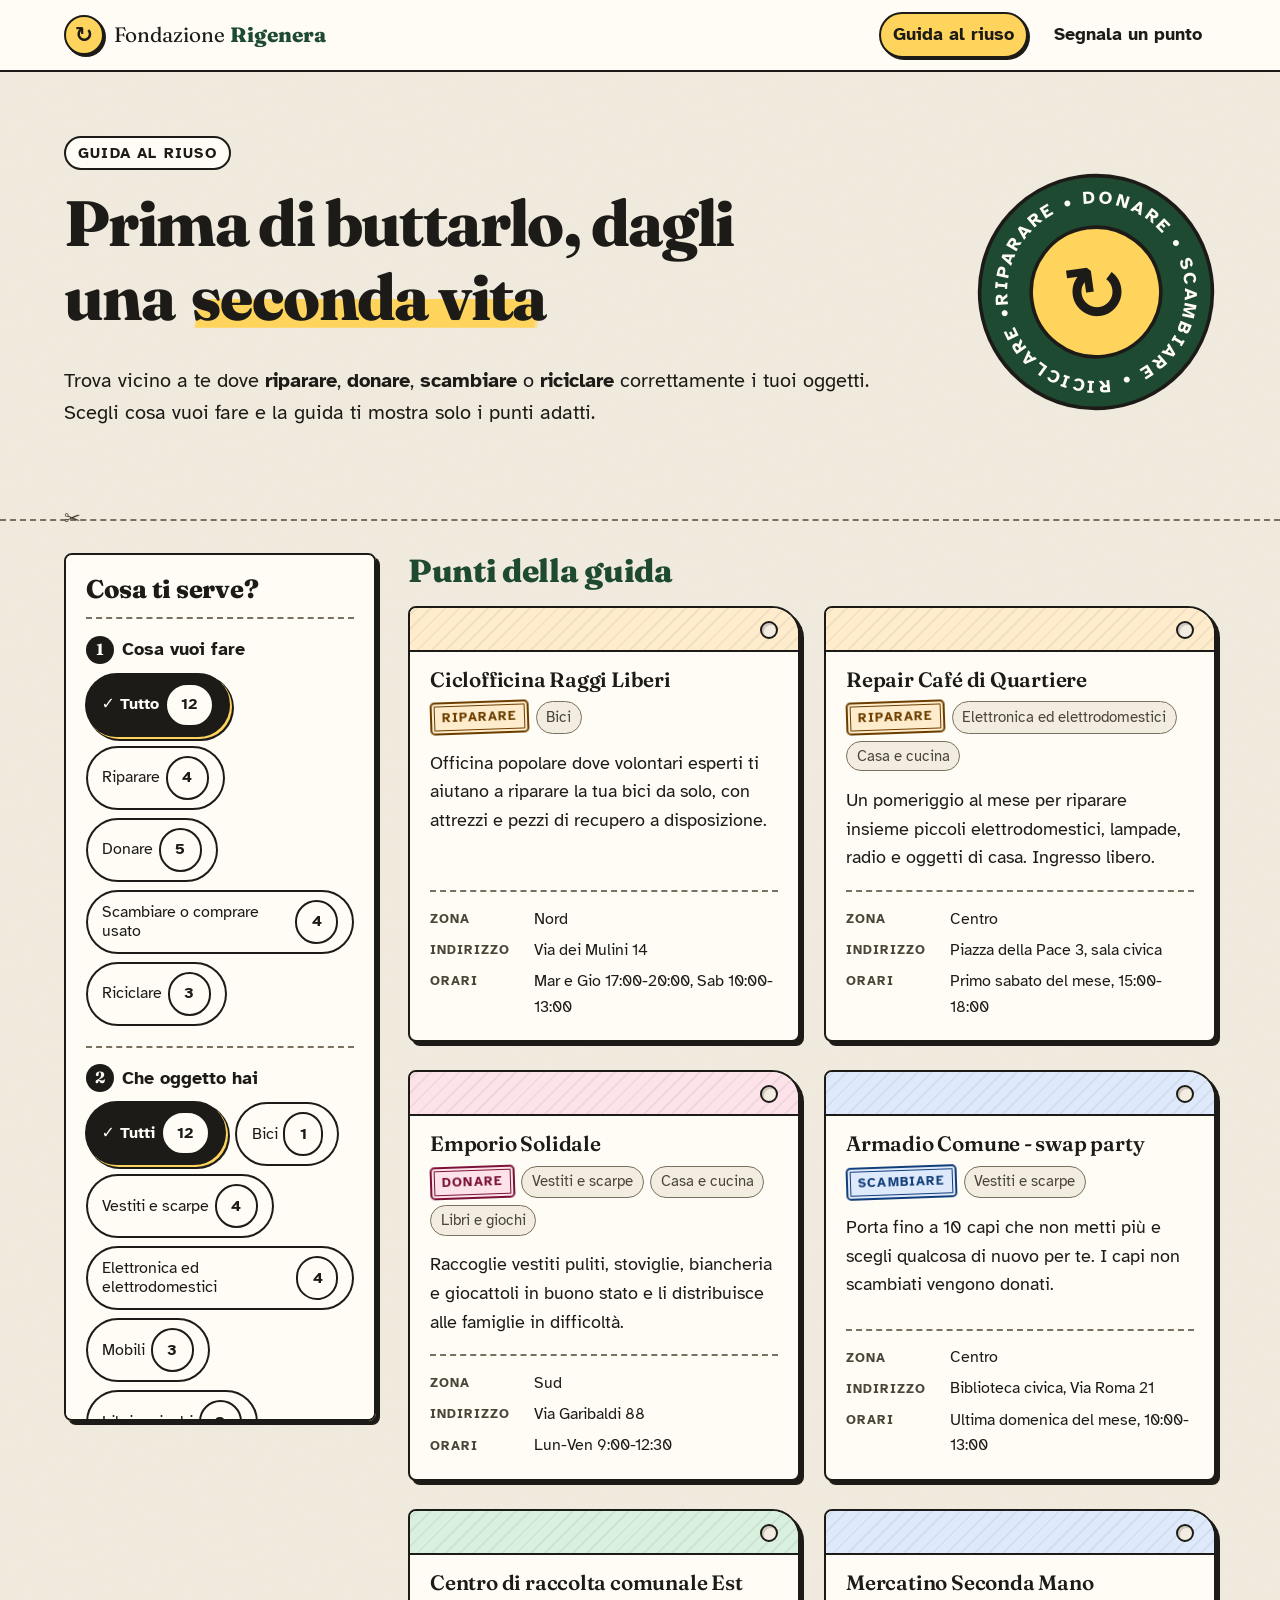
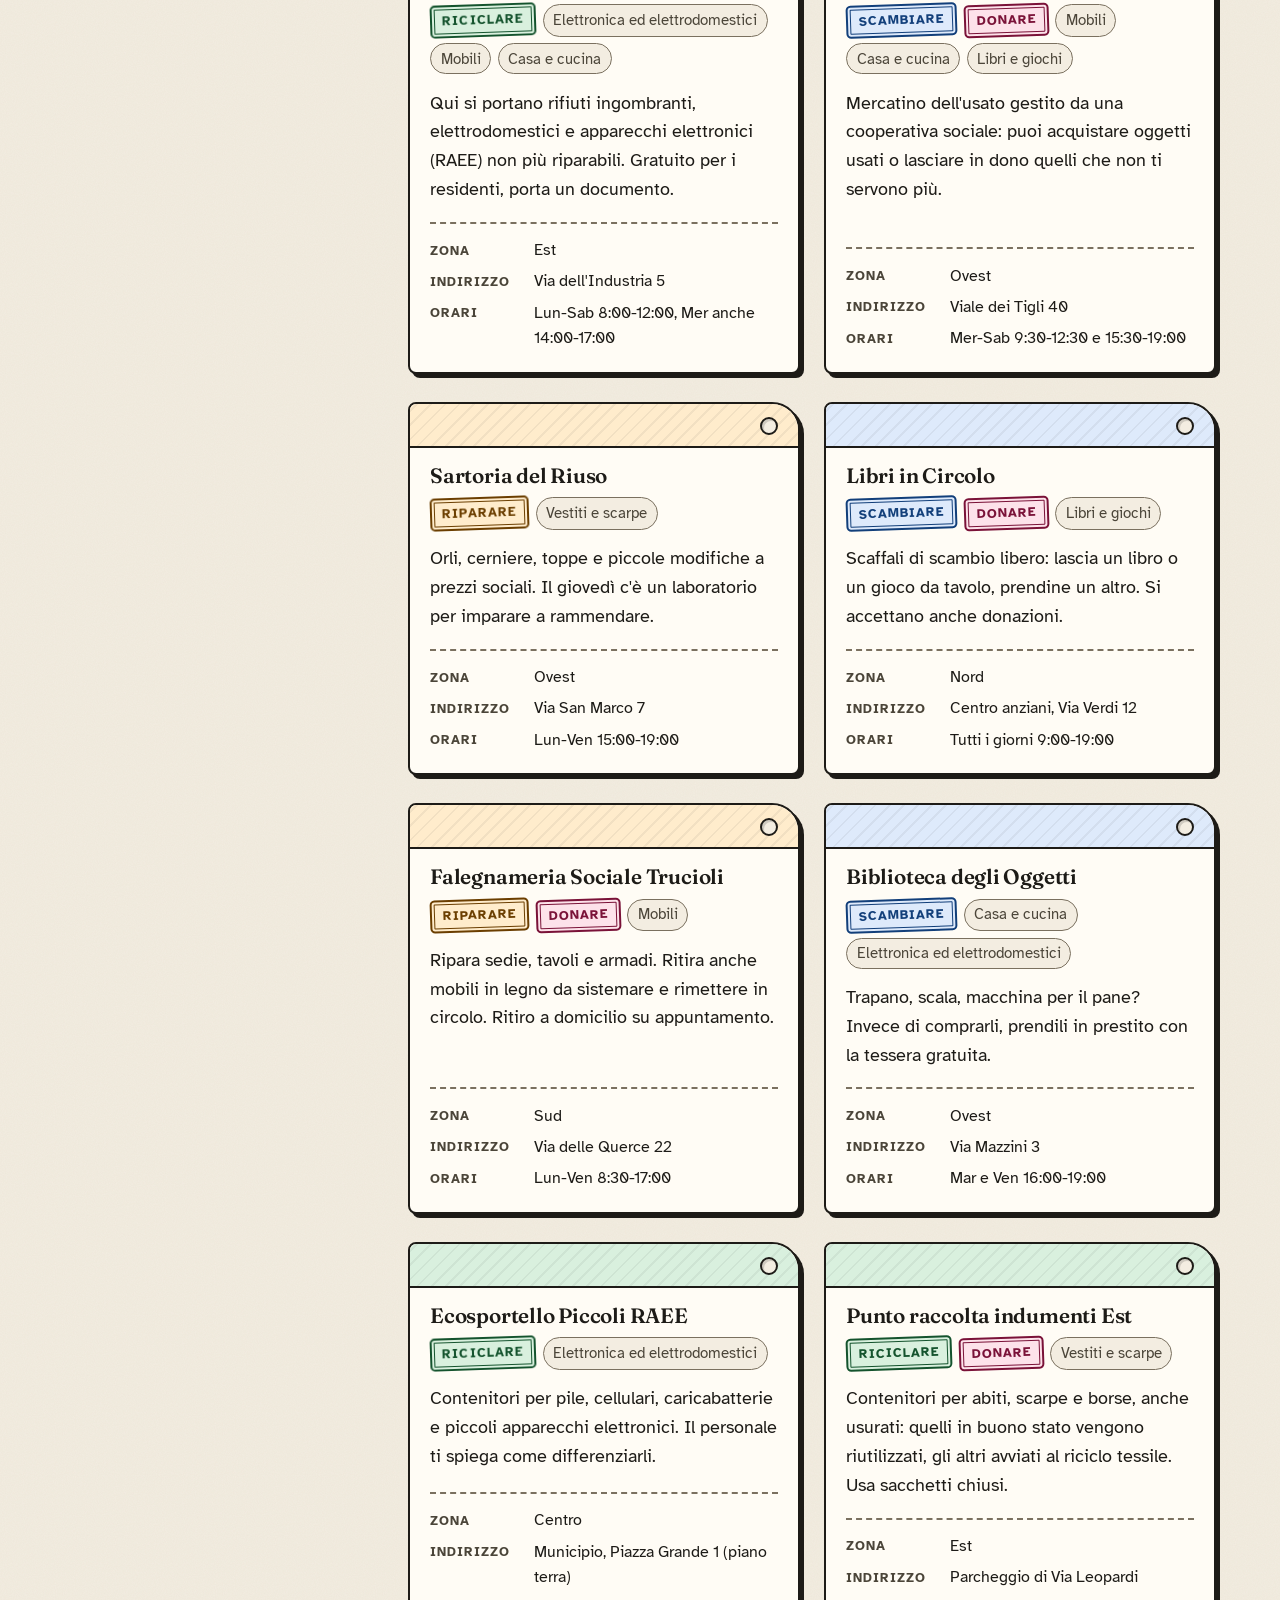
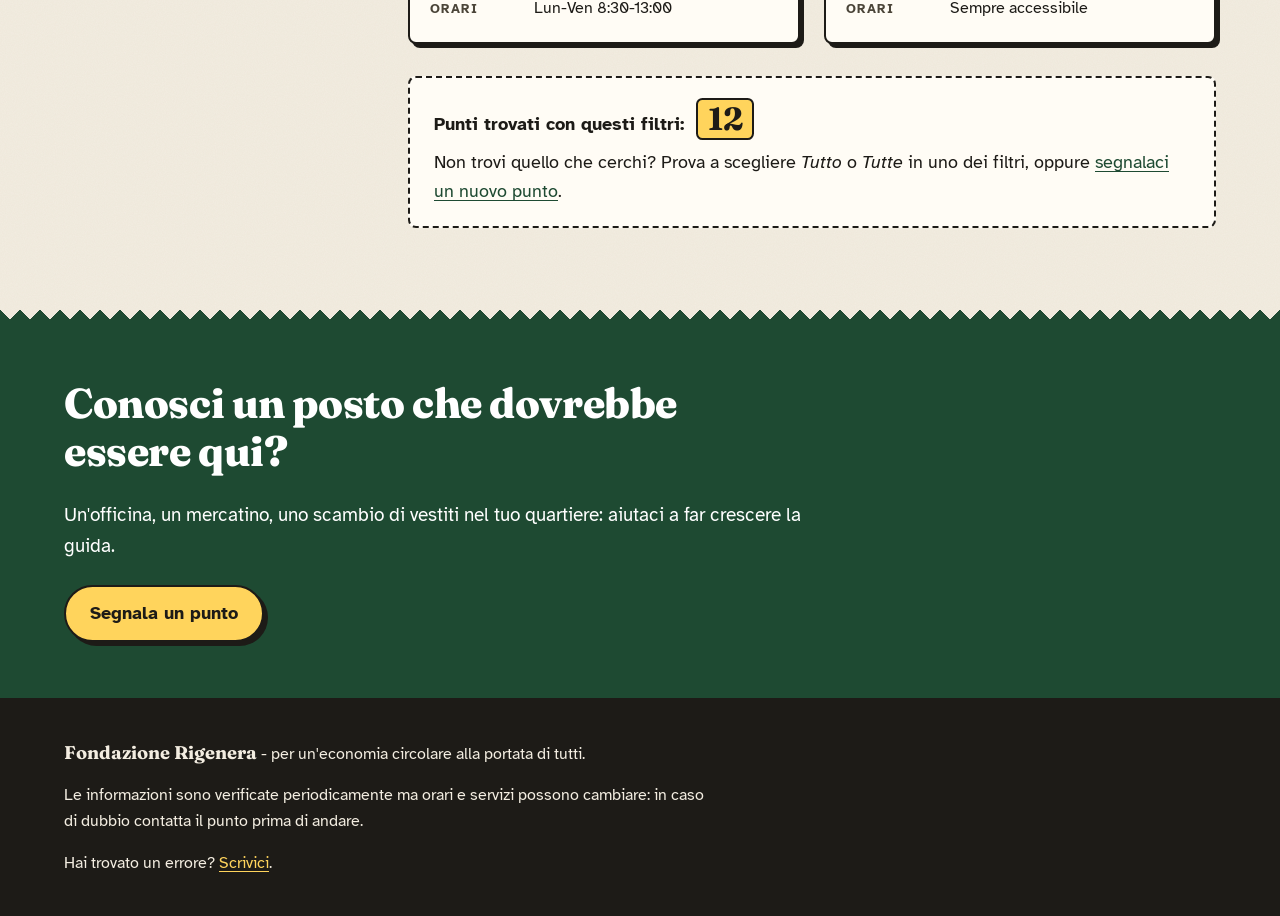
==== commit adec663a: "CSS diviso in più file, aggiunto favicon, resi i filtri dinamici" ====
--- a/src/pages/index.html
+++ b/src/pages/index.html
@@ -5,10 +5,27 @@
   <meta name="viewport" content="width=device-width, initial-scale=1">
   <title>Guida al riuso - Fondazione Rigenera</title>
   <meta name="description" content="Dove riparare, donare, scambiare o riciclare gli oggetti: la guida al riuso della Fondazione Rigenera.">
+  <!-- Favicon: SVG per i browser moderni, ICO per quelli vecchi, PNG per la schermata Home di iPhone e iPad -->
+  <link rel="icon" href="../img/favicon.ico" sizes="16x16 32x32 48x48">
+  <link rel="icon" href="../img/favicon.svg" type="image/svg+xml">
+  <link rel="apple-touch-icon" href="../img/apple-touch-icon.png">
+  <meta name="theme-color" content="#f3ede1">
   <link rel="preconnect" href="https://fonts.googleapis.com">
   <link rel="preconnect" href="https://fonts.gstatic.com" crossorigin>
   <link rel="stylesheet" href="https://fonts.googleapis.com/css2?family=Atkinson+Hyperlegible:ital,wght@0,400;0,700;1,400&family=Fraunces:opsz,wght@9..144,600;9..144,800&display=swap">
-  <link rel="stylesheet" href="../css/style.css">
+  <!-- Lo stile è diviso in file numerati: l'ordine dei link conta -->
+  <link rel="stylesheet" href="../css/01-variabili.css">
+  <link rel="stylesheet" href="../css/02-base.css">
+  <link rel="stylesheet" href="../css/03-testata.css">
+  <link rel="stylesheet" href="../css/04-intro.css">
+  <link rel="stylesheet" href="../css/05-guida.css">
+  <link rel="stylesheet" href="../css/06-filtri.css">
+  <link rel="stylesheet" href="../css/07-bottoni.css">
+  <link rel="stylesheet" href="../css/08-elenco.css">
+  <link rel="stylesheet" href="../css/09-invito.css">
+  <link rel="stylesheet" href="../css/10-modulo.css">
+  <link rel="stylesheet" href="../css/11-piede.css">
+  <link rel="stylesheet" href="../css/12-accessibilita.css">
   <script src="../js/script.js" defer></script>
 </head>
 <body>
@@ -59,38 +76,17 @@
 
         <fieldset class="gruppo">
           <legend>Cosa vuoi fare</legend>
-          <div class="chips">
-            <label class="chip"><input type="radio" name="azione" id="az-tutte" checked><span>Tutto</span></label>
-            <label class="chip"><input type="radio" name="azione" id="az-ripara"><span>Riparare</span></label>
-            <label class="chip"><input type="radio" name="azione" id="az-dona"><span>Donare</span></label>
-            <label class="chip"><input type="radio" name="azione" id="az-scambia"><span>Scambiare o comprare usato</span></label>
-            <label class="chip"><input type="radio" name="azione" id="az-ricicla"><span>Riciclare</span></label>
-          </div>
+          <div class="chips" data-gruppo="azione"></div>
         </fieldset>
 
         <fieldset class="gruppo">
           <legend>Che oggetto hai</legend>
-          <div class="chips">
-            <label class="chip"><input type="radio" name="categoria" id="cat-tutte" checked><span>Tutti</span></label>
-            <label class="chip"><input type="radio" name="categoria" id="cat-bici"><span>Bici</span></label>
-            <label class="chip"><input type="radio" name="categoria" id="cat-abbigliamento"><span>Vestiti e scarpe</span></label>
-            <label class="chip"><input type="radio" name="categoria" id="cat-elettronica"><span>Elettronica ed elettrodomestici</span></label>
-            <label class="chip"><input type="radio" name="categoria" id="cat-mobili"><span>Mobili</span></label>
-            <label class="chip"><input type="radio" name="categoria" id="cat-libri"><span>Libri e giochi</span></label>
-            <label class="chip"><input type="radio" name="categoria" id="cat-casa"><span>Casa e cucina</span></label>
-          </div>
+          <div class="chips" data-gruppo="categoria"></div>
         </fieldset>
 
         <fieldset class="gruppo">
           <legend>In che zona</legend>
-          <div class="chips">
-            <label class="chip"><input type="radio" name="zona" id="zona-tutte" checked><span>Tutte</span></label>
-            <label class="chip"><input type="radio" name="zona" id="zona-centro"><span>Centro</span></label>
-            <label class="chip"><input type="radio" name="zona" id="zona-nord"><span>Nord</span></label>
-            <label class="chip"><input type="radio" name="zona" id="zona-sud"><span>Sud</span></label>
-            <label class="chip"><input type="radio" name="zona" id="zona-est"><span>Est</span></label>
-            <label class="chip"><input type="radio" name="zona" id="zona-ovest"><span>Ovest</span></label>
-          </div>
+          <div class="chips" data-gruppo="zona"></div>
         </fieldset>
 
         <button type="reset" class="bottone bottone--secondario">Azzera i filtri</button>
@@ -99,9 +95,16 @@
       <section id="risultati" class="risultati" aria-labelledby="titolo-risultati" tabindex="-1">
         <h2 id="titolo-risultati">Punti della guida</h2>
 
+        <noscript>
+          <p class="messaggio messaggio--errore">Per vedere l'elenco dei punti è necessario attivare JavaScript nel browser.</p>
+        </noscript>
+
         <ol id="elenco-punti" class="elenco" role="list">
 
         </ol>
+
+        <!-- Annuncia ai lettori di schermo il numero di punti quando cambiano i filtri -->
+        <p id="annuncio-risultati" class="solo-lettori" aria-live="polite" aria-atomic="true"></p>
 
         <div class="esito">
           <p class="esito__conteggio">Punti trovati con questi filtri: </p>
--- a/src/css/01-variabili.css
+++ b/src/css/01-variabili.css
@@ -0,0 +1,50 @@
+/* ==========================================================================
+   Fondazione Rigenera - Guida al riuso
+   Lo stile è diviso in file numerati, da caricare in quest'ordine
+   (l'ordine conta: a parità di selettore vince la regola che viene dopo).
+   Mobile first: le regole base valgono per il telefono,
+   le media query aggiungono il layout per schermi più grandi.
+
+   Idea grafica: "il cartellino del riuso".
+   Carta riciclata, inchiostro, timbri ed evidenziatore: ogni punto della guida
+   è un cartellino appeso all'oggetto, come in un'officina o in un mercatino.
+   ========================================================================== */
+
+/* ---------- 1. Variabili (colori e misure in un solo posto) ---------- */
+:root {
+  /* Carta e inchiostro */
+  --carta: #f3ede1;          /* sfondo della pagina, color carta riciclata */
+  --carta-chiara: #fffcf5;   /* sfondo di schede e pannelli */
+  --carta-scura: #e8dfcd;
+  --inchiostro: #1d1b17;     /* testo principale: contrasto 14.7:1 su --carta */
+  --testo-tenue: #4b4539;    /* contrasto 8.2:1 su --carta */
+
+  --verde-scuro: #1e4a32;    /* colore della Fondazione: contrasto 8.7:1 su --carta */
+  --verde: #2d6b47;
+  --verde-chiaro: #dcebdc;
+  --evidenziatore: #ffd45c;  /* giallo evidenziatore, sempre con testo scuro */
+
+  --bordo: #7a705f;          /* contrasto 4.9:1 su bianco, sufficiente per i controlli */
+  --focus: #b35000;          /* anello di focus arancione, diverso dal verde */
+  --errore: #a4161a;
+
+  /* Colori delle azioni: testo scuro su fondo chiaro, contrasto ≥ 7:1 */
+  --ripara-sfondo: #ffeccc;  --ripara-testo: #6b3e00;
+  --dona-sfondo:   #fde2ea;  --dona-testo:   #7a1238;
+  --scambia-sfondo:#deeafb;  --scambia-testo:#123f7a;
+  --ricicla-sfondo:#d9f0de;  --ricicla-testo:#14532d;
+
+  /* Caratteri: Fraunces per i titoli, Atkinson Hyperlegible per il testo
+     (disegnato apposta per chi ha difficoltà visive). Se non si caricano,
+     si usano i caratteri di sistema. */
+  --font-titoli: "Fraunces", Georgia, "Times New Roman", serif;
+  --font-testo: "Atkinson Hyperlegible", system-ui, -apple-system, "Segoe UI", Roboto, Arial, sans-serif;
+
+  --raggio: 0.5rem;
+  --ombra: 4px 4px 0 var(--inchiostro);        /* ombra "a timbro", netta e senza sfumatura */
+  --ombra-alta: 7px 7px 0 var(--inchiostro);
+  --spazio: 1rem;
+  --larghezza-max: 74rem;
+
+  color-scheme: light;
+}
--- a/src/css/02-base.css
+++ b/src/css/02-base.css
@@ -0,0 +1,93 @@
+/* ---------- 2. Base ---------- */
+*,
+*::before,
+*::after { box-sizing: border-box; }
+
+html {
+  /* Le misure in rem rispettano la dimensione del testo scelta dall'utente nel browser. */
+  font-size: 100%;
+  -webkit-text-size-adjust: 100%;
+  scroll-behavior: smooth;
+}
+
+body {
+  margin: 0;
+  font-family: var(--font-testo);
+  font-size: 1.125rem;      /* 18px: testo più grande del solito, più leggibile */
+  line-height: 1.6;
+  color: var(--inchiostro);
+  background-color: var(--carta);
+  /* Grana leggerissima della carta (disegnata in SVG, nessuna immagine da scaricare) */
+  background-image: url("data:image/svg+xml,%3Csvg xmlns='http://www.w3.org/2000/svg' width='160' height='160'%3E%3Cfilter id='g'%3E%3CfeTurbulence type='fractalNoise' baseFrequency='.9' numOctaves='2' stitchTiles='stitch'/%3E%3CfeColorMatrix values='0 0 0 0 0.35 0 0 0 0 0.3 0 0 0 0 0.2 0 0 0 .07 0'/%3E%3C/filter%3E%3Crect width='100%25' height='100%25' filter='url(%23g)'/%3E%3C/svg%3E");
+}
+
+h1, h2, h3 {
+  font-family: var(--font-titoli);
+  font-weight: 800;
+  line-height: 1.15;
+  letter-spacing: -0.01em;
+  color: var(--verde-scuro);
+  margin: 0 0 0.5em;
+}
+h1 { font-size: clamp(2.25rem, 6.5vw, 4rem); letter-spacing: -0.025em; }
+h2 { font-size: clamp(1.5rem, 3.5vw, 2rem); }
+h3 { font-size: 1.3rem; font-weight: 600; }
+
+p { margin: 0 0 1em; max-width: 65ch; }
+
+a { color: var(--verde-scuro); text-decoration-thickness: 0.08em; text-underline-offset: 0.18em; }
+a:hover { text-decoration-thickness: 0.15em; text-decoration-color: var(--focus); }
+
+/* Focus sempre visibile per chi naviga da tastiera */
+:focus-visible {
+  outline: 3px solid var(--focus);
+  outline-offset: 3px;
+  border-radius: 4px;
+}
+
+img { max-width: 100%; height: auto; }
+
+.contenitore {
+  width: 100%;
+  max-width: var(--larghezza-max);
+  margin-inline: auto;
+  padding-inline: var(--spazio);
+}
+.contenitore--stretto { max-width: 46rem; padding-block: 2.5rem 3rem; }
+
+/* Testo letto solo dai lettori di schermo, invisibile a schermo */
+.solo-lettori {
+  position: absolute;
+  width: 1px;
+  height: 1px;
+  margin: -1px;
+  padding: 0;
+  overflow: hidden;
+  clip-path: inset(50%);
+  white-space: nowrap;
+  border: 0;
+}
+
+/* Link "salta al contenuto": invisibile finché non riceve il focus con Tab */
+.salta {
+  position: absolute;
+  left: var(--spazio);
+  top: -100%;
+  z-index: 100;
+  padding: 0.75rem 1rem;
+  background: var(--inchiostro);
+  color: var(--carta-chiara);
+  font-weight: 700;
+  border-radius: var(--raggio);
+}
+.salta:focus { top: var(--spazio); }
+
+/* Testo evidenziato con un tratto di evidenziatore un po' storto */
+.evidenzia {
+  padding-inline: 0.1em;
+  background:
+    linear-gradient(100deg, transparent 0.2em, var(--evidenziatore) 0.25em, var(--evidenziatore) calc(100% - 0.3em), transparent calc(100% - 0.2em))
+    0 85% / 100% 0.45em no-repeat;
+  -webkit-box-decoration-break: clone;
+  box-decoration-break: clone;
+}
--- a/src/css/03-testata.css
+++ b/src/css/03-testata.css
@@ -0,0 +1,67 @@
+/* ---------- 3. Testata e navigazione ---------- */
+.testata {
+  background: var(--carta-chiara);
+  border-bottom: 2px solid var(--inchiostro);
+}
+.testata__riga {
+  display: flex;
+  flex-wrap: wrap;
+  align-items: center;
+  justify-content: space-between;
+  gap: 0.5rem 1.5rem;
+  padding-block: 0.75rem;
+}
+.logo {
+  display: inline-flex;
+  align-items: center;
+  gap: 0.6rem;
+  font-family: var(--font-titoli);
+  font-size: 1.3rem;
+  color: var(--inchiostro);
+  text-decoration: none;
+}
+.logo strong { color: var(--verde-scuro); font-weight: 800; }
+/* Il segno del logo è un piccolo timbro tondo */
+.logo__segno {
+  display: inline-grid;
+  place-items: center;
+  width: 2.5rem;
+  height: 2.5rem;
+  border-radius: 50%;
+  border: 2px solid var(--inchiostro);
+  background: var(--evidenziatore);
+  color: var(--inchiostro);
+  font-family: var(--font-testo);
+  font-size: 1.35rem;
+  font-weight: 700;
+  box-shadow: 2px 2px 0 var(--inchiostro);
+  transition: transform 0.4s ease;
+}
+.logo:hover .logo__segno { transform: rotate(-180deg); }
+
+.menu {
+  display: flex;
+  flex-wrap: wrap;
+  gap: 0.25rem 0.75rem;
+  margin: 0;
+  padding: 0;
+  list-style: none;
+}
+.menu a {
+  display: inline-flex;
+  align-items: center;
+  min-height: 44px;              /* area di tocco comoda */
+  padding: 0.4rem 0.75rem;
+  border: 2px solid transparent;
+  border-radius: 999px;
+  color: var(--inchiostro);
+  font-weight: 700;
+  text-decoration: none;
+}
+.menu a:hover { border-color: var(--inchiostro); }
+/* Pagina attuale: evidenziata (non solo col colore: ha anche bordo e ombra) */
+.menu a[aria-current="page"] {
+  background: var(--evidenziatore);
+  border-color: var(--inchiostro);
+  box-shadow: 2px 2px 0 var(--inchiostro);
+}
--- a/src/css/04-intro.css
+++ b/src/css/04-intro.css
@@ -0,0 +1,80 @@
+/* ---------- 4. Introduzione ---------- */
+.intro {
+  position: relative;
+  padding-block: 2.5rem 3rem;
+  margin-bottom: 2rem;
+}
+/* Linea tratteggiata "da ritagliare" sotto l'introduzione */
+.intro::after {
+  content: "✂";
+  position: absolute;
+  left: 0;
+  right: 0;
+  bottom: 0;
+  padding-left: max(var(--spazio), calc((100% - var(--larghezza-max)) / 2 + var(--spazio)));
+  border-bottom: 2px dashed var(--bordo);
+  color: var(--testo-tenue);
+  font-size: 1.25rem;
+  line-height: 0;
+}
+.intro__riga {
+  display: grid;
+  gap: 1.5rem;
+  align-items: center;
+}
+.intro__occhiello {
+  display: inline-block;
+  margin-bottom: 1rem;
+  padding: 0.2rem 0.75rem;
+  border: 2px solid var(--inchiostro);
+  border-radius: 999px;
+  background: var(--carta-chiara);
+  font-size: 0.9375rem;
+  font-weight: 700;
+  letter-spacing: 0.08em;
+  text-transform: uppercase;
+}
+.intro h1 { color: var(--inchiostro); max-width: 16ch; }
+.intro__testo { font-size: 1.25rem; }
+
+/* Sigillo rotante con le quattro azioni */
+.sigillo {
+  width: min(9.5rem, 45vw);
+  justify-self: center;
+  overflow: visible;
+}
+.sigillo__fondo {
+  fill: var(--verde-scuro);
+  stroke: var(--inchiostro);
+  stroke-width: 3;
+}
+.sigillo__linea {
+  fill: var(--evidenziatore);
+  stroke: var(--inchiostro);
+  stroke-width: 3;
+}
+.sigillo__testo {
+  fill: var(--carta-chiara);
+  font-family: var(--font-testo);
+  font-size: 15px;
+  font-weight: 700;
+  letter-spacing: 0.06em;
+  text-transform: uppercase;
+}
+.sigillo__centro {
+  fill: var(--inchiostro);
+  font-family: var(--font-testo);
+  font-size: 64px;
+  font-weight: 700;
+}
+.sigillo__giro {
+  transform-origin: 100px 100px;
+  animation: gira 40s linear infinite;
+}
+@keyframes gira { to { transform: rotate(360deg); } }
+
+@media (min-width: 48rem) {
+  .intro { padding-block: 4rem 4.5rem; }
+  .intro__riga { grid-template-columns: 1fr auto; gap: 3rem; }
+  .sigillo { width: 15rem; transform: rotate(-8deg); }
+}
--- a/src/css/05-guida.css
+++ b/src/css/05-guida.css
@@ -0,0 +1,20 @@
+/* ---------- 5. Layout della guida ---------- */
+.guida {
+  display: grid;
+  gap: 2rem;
+  padding-bottom: 4rem;
+}
+
+@media (min-width: 62rem) {
+  .guida {
+    grid-template-columns: 19.5rem 1fr;
+    align-items: start;
+  }
+  /* Su schermi grandi i filtri restano visibili mentre si scorre l'elenco */
+  .filtri {
+    position: sticky;
+    top: 1rem;
+    max-height: calc(100vh - 2rem);
+    overflow-y: auto;
+  }
+}
--- a/src/css/06-filtri.css
+++ b/src/css/06-filtri.css
@@ -0,0 +1,107 @@
+/* ---------- 6. Pannello filtri ---------- */
+/* Il pannello è come uno scontrino: i tre passi sono separati da una linea tratteggiata */
+.filtri {
+  counter-reset: passo;
+  background: var(--carta-chiara);
+  border: 2px solid var(--inchiostro);
+  border-radius: var(--raggio);
+  padding: 1.25rem;
+  box-shadow: var(--ombra);
+}
+.filtri__titolo { font-size: 1.6rem; color: var(--inchiostro); }
+
+.gruppo {
+  border: 0;
+  border-top: 2px dashed var(--bordo);
+  margin: 0 0 1.25rem;
+  padding: 1rem 0 0;
+  min-width: 0;
+}
+.gruppo legend {
+  display: flex;
+  align-items: center;
+  gap: 0.5rem;
+  float: left;              /* permette alla legenda di stare dentro il bordo tratteggiato */
+  width: 100%;
+  font-weight: 700;
+  margin-bottom: 0.6rem;
+  padding: 0;
+}
+.gruppo legend + * { clear: both; }
+/* Ogni gruppo è numerato: 1 cosa fare, 2 che oggetto, 3 che zona */
+.gruppo legend::before {
+  counter-increment: passo;
+  content: counter(passo);
+  display: inline-grid;
+  place-items: center;
+  flex-shrink: 0;
+  width: 1.75rem;
+  height: 1.75rem;
+  border-radius: 50%;
+  background: var(--inchiostro);
+  color: var(--carta-chiara);
+  font-family: var(--font-titoli);
+  font-size: 1rem;
+}
+
+.chips {
+  display: flex;
+  flex-wrap: wrap;
+  gap: 0.5rem;
+}
+
+/* Il radio vero resta nella pagina (e quindi raggiungibile da tastiera e lettori di schermo),
+   ma è nascosto alla vista: al suo posto si vede l'etichetta a forma di "pillola". */
+.chip { position: relative; }
+.chip input {
+  position: absolute;
+  inset: 0;
+  opacity: 0;
+  margin: 0;
+  cursor: pointer;
+}
+.chip span {
+  display: inline-flex;
+  align-items: center;
+  gap: 0.35rem;
+  min-height: 44px;            /* area di tocco minima consigliata */
+  padding: 0.5rem 0.9rem;
+  border: 2px solid var(--inchiostro);
+  border-radius: 999px;
+  background: var(--carta-chiara);
+  font-size: 1rem;
+  line-height: 1.2;
+  cursor: pointer;
+  transition: background-color 0.15s, transform 0.15s, box-shadow 0.15s;
+}
+.chip:hover span { background: var(--evidenziatore); }
+
+.chip input:checked + span {
+  background: var(--inchiostro);
+  color: var(--carta-chiara);
+  font-weight: 700;
+  box-shadow: 2px 2px 0 var(--evidenziatore), 3px 3px 0 1px var(--inchiostro);
+  transform: translate(-1px, -1px);
+}
+/* Il segno di spunta indica la scelta anche a chi non distingue i colori */
+.chip input:checked + span::before { content: "✓"; }
+
+/* Numero di punti che la pillola troverebbe, con gli altri filtri attivi */
+.chip__conteggio {
+  min-width: 1.6em;
+  padding: 0 0.35em;
+  border: 1.5px solid currentColor;
+  border-radius: 999px;
+  font-size: 0.85rem;
+  font-weight: 700;
+  text-align: center;
+  color: var(--inchiostro)
+}
+/* Pillola che non troverebbe nulla: resta selezionabile, ma il bordo tratteggiato
+   la distingue senza abbassare il contrasto del testo */
+.chip--vuota span { border-style: dashed; }
+
+.chip input:focus-visible + span {
+  outline: 3px solid var(--focus);
+  outline-offset: 3px;
+}
--- a/src/css/07-bottoni.css
+++ b/src/css/07-bottoni.css
@@ -0,0 +1,25 @@
+/* ---------- 7. Bottoni ---------- */
+/* Bottoni "a timbro": ombra netta che si schiaccia quando si preme */
+.bottone {
+  display: inline-flex;
+  align-items: center;
+  justify-content: center;
+  gap: 0.5rem;
+  min-height: 48px;
+  padding: 0.75rem 1.5rem;
+  border: 2px solid var(--inchiostro);
+  border-radius: 999px;
+  background: var(--verde-scuro);
+  color: #fff;
+  font: inherit;
+  font-weight: 700;
+  text-decoration: none;
+  cursor: pointer;
+  box-shadow: var(--ombra);
+  transition: transform 0.12s, box-shadow 0.12s, background-color 0.15s;
+}
+.bottone:hover { background: var(--verde); transform: translate(-2px, -2px); box-shadow: 6px 6px 0 var(--inchiostro); }
+.bottone:active { transform: translate(3px, 3px); box-shadow: 1px 1px 0 var(--inchiostro); }
+.bottone--secondario { background: var(--carta-chiara); color: var(--inchiostro); }
+.bottone--secondario:hover { background: var(--evidenziatore); }
+.filtri .bottone { width: 100%; }
--- a/src/css/08-elenco.css
+++ b/src/css/08-elenco.css
@@ -0,0 +1,158 @@
+/* ---------- 8. Elenco dei punti ---------- */
+.risultati { counter-reset: punti; }
+.risultati:focus { outline: none; }
+
+.elenco {
+  display: grid;
+  grid-template-columns: repeat(auto-fill, minmax(min(100%, 19rem), 1fr));
+  gap: 1.75rem 1.5rem;
+  margin: 0;
+  padding: 0;
+  list-style: none;
+}
+
+.punto { counter-increment: punti; display: flex; }
+
+/* Colore del cartellino: segue la PRIMA azione del punto */
+.punto                          { --tinta: var(--verde-chiaro);   --tinta-testo: var(--verde-scuro); }
+.punto[data-azione^="ripara"]   { --tinta: var(--ripara-sfondo);  --tinta-testo: var(--ripara-testo); }
+.punto[data-azione^="dona"]     { --tinta: var(--dona-sfondo);    --tinta-testo: var(--dona-testo); }
+.punto[data-azione^="scambia"]  { --tinta: var(--scambia-sfondo); --tinta-testo: var(--scambia-testo); }
+.punto[data-azione^="ricicla"]  { --tinta: var(--ricicla-sfondo); --tinta-testo: var(--ricicla-testo); }
+
+/* La scheda è un cartellino: fascia colorata in alto, foro per il filo, linea tratteggiata */
+.scheda {
+  position: relative;
+  display: flex;
+  flex-direction: column;
+  width: 100%;
+  padding: 0 1.25rem 1.25rem;
+  border: 2px solid var(--inchiostro);
+  border-radius: var(--raggio) 1.75rem var(--raggio) var(--raggio);
+  background: var(--carta-chiara);
+  box-shadow: var(--ombra);
+  transition: transform 0.15s, box-shadow 0.15s;
+}
+.scheda:hover { transform: translate(-3px, -3px) rotate(-0.4deg); box-shadow: var(--ombra-alta); }
+
+.scheda::before {
+  content: "";
+  display: block;
+  height: 2.75rem;
+  margin: 0 -1.25rem 1rem;
+  border-bottom: 2px solid var(--inchiostro);
+  border-radius: calc(var(--raggio) - 2px) calc(1.75rem - 2px) 0 0;
+  background:
+    repeating-linear-gradient(-45deg, transparent 0 8px, rgb(0 0 0 / 0.05) 8px 10px),
+    var(--tinta);
+}
+/* Il foro del cartellino */
+.scheda::after {
+  content: "";
+  position: absolute;
+  top: 0.8rem;
+  right: 1.25rem;
+  width: 1.15rem;
+  height: 1.15rem;
+  border: 2px solid var(--inchiostro);
+  border-radius: 50%;
+  background: var(--carta);
+  box-shadow: inset 2px 2px 0 rgb(0 0 0 / 0.15);
+}
+
+.scheda h3 { margin-bottom: 0.6rem; color: var(--inchiostro); }
+.scheda__descrizione { flex-grow: 1; }
+
+.etichette {
+  display: flex;
+  flex-wrap: wrap;
+  gap: 0.4rem;
+  margin: 0 0 0.9rem;
+  padding: 0;
+  list-style: none;
+}
+.etichetta {
+  padding: 0.15rem 0.6rem;
+  border: 1px solid var(--bordo);
+  border-radius: 999px;
+  background: var(--carta);
+  color: var(--testo-tenue);
+  font-size: 0.9375rem;
+}
+/* Le azioni sono "timbri": maiuscolo, bordo doppio, leggermente storti.
+   Colore e testo in grassetto: il colore non è l'unica informazione. */
+.etichetta--ripara,
+.etichetta--dona,
+.etichetta--scambia,
+.etichetta--ricicla {
+  border: 2px solid currentColor;
+  border-radius: 0.3rem;
+  outline: 1px solid currentColor;
+  outline-offset: -5px;
+  padding: 0.25rem 0.65rem;
+  font-size: 0.8125rem;
+  font-weight: 700;
+  letter-spacing: 0.08em;
+  text-transform: uppercase;
+  transform: rotate(-2deg);
+}
+.etichetta--ripara  { background: var(--ripara-sfondo);  color: var(--ripara-testo); }
+.etichetta--dona    { background: var(--dona-sfondo);    color: var(--dona-testo); }
+.etichetta--scambia { background: var(--scambia-sfondo); color: var(--scambia-testo); }
+.etichetta--ricicla { background: var(--ricicla-sfondo); color: var(--ricicla-testo); }
+
+.scheda__info {
+  display: grid;
+  gap: 0.35rem;
+  margin: 0;
+  padding-top: 0.9rem;
+  border-top: 2px dashed var(--bordo);
+  font-size: 1rem;
+}
+.scheda__info div { display: grid; grid-template-columns: 6rem 1fr; gap: 0.5rem; }
+.scheda__info dt {
+  font-size: 0.8125rem;
+  font-weight: 700;
+  letter-spacing: 0.08em;
+  text-transform: uppercase;
+  color: var(--testo-tenue);
+  padding-top: 0.15rem;
+}
+.scheda__info dd { margin: 0; }
+
+/* Conteggio e messaggio sotto l'elenco */
+.esito {
+  display: grid;
+  gap: 0.5rem;
+  margin-top: 2rem;
+  padding: 1.25rem 1.5rem;
+  border: 2px dashed var(--inchiostro);
+  border-radius: var(--raggio);
+  background: var(--carta-chiara);
+}
+.esito__conteggio {
+  display: flex;
+  flex-wrap: wrap;
+  align-items: baseline;
+  gap: 0.25rem 0.75rem;
+  font-weight: 700;
+  margin: 0;
+}
+/* Il numero di punti trovati, grande, su un tratto di evidenziatore */
+.esito__conteggio::after {
+  content: counter(punti);
+  padding: 0 0.3em;
+  background: var(--evidenziatore);
+  border: 2px solid var(--inchiostro);
+  border-radius: 0.4rem;
+  font-family: var(--font-titoli);
+  font-size: 2rem;
+  line-height: 1.2;
+}
+.esito p:last-child { margin-bottom: 0; }
+
+/* Filtri: le pillole e la logica sono in script.js. Le schede che non
+   corrispondono ricevono l'attributo hidden. Per aggiungere una nuova
+   categoria o zona basta una voce in NOMI_CATEGORIE o NOMI_ZONE:
+   il CSS non va toccato. */
+.punto[hidden] { display: none; }
--- a/src/css/09-invito.css
+++ b/src/css/09-invito.css
@@ -0,0 +1,36 @@
+/* ---------- 9. Sezione invito ---------- */
+.invito {
+  position: relative;
+  margin-top: 2rem;
+  padding-block: 3.5rem;
+  background: var(--verde-scuro);
+  color: #fff;
+}
+/* Bordo superiore a zig-zag, come un foglio strappato */
+.invito::before {
+  content: "";
+  position: absolute;
+  left: 0;
+  right: 0;
+  top: -14px;
+  height: 14px;
+  background:
+    linear-gradient(-45deg, var(--verde-scuro) 10px, transparent 0) 0 0 / 20px 14px repeat-x,
+    linear-gradient(45deg, var(--verde-scuro) 10px, transparent 0) 0 0 / 20px 14px repeat-x;
+}
+.invito .contenitore {
+  display: grid;
+  gap: 0.25rem;
+  justify-items: start;
+}
+.invito h2 { color: #fff; font-size: clamp(1.75rem, 4.5vw, 2.6rem); max-width: 22ch; }
+.invito p { font-size: 1.2rem; }
+.invito .bottone {
+  background: var(--evidenziatore);
+  color: var(--inchiostro);
+  border-color: var(--inchiostro);
+  box-shadow: 4px 4px 0 var(--inchiostro);
+}
+.invito .bottone:hover { background: #fff; }
+.invito a:not(.bottone) { color: #fff; }
+.invito :focus-visible { outline-color: var(--evidenziatore); }
--- a/src/css/10-modulo.css
+++ b/src/css/10-modulo.css
@@ -0,0 +1,120 @@
+/* ---------- 10. Modulo di segnalazione ---------- */
+.contenitore--stretto > h1 { color: var(--inchiostro); }
+
+/* Ogni sezione del modulo è un cartellino, con il titolo su una linguetta scura */
+.modulo fieldset {
+  margin: 2.25rem 0 1.75rem;
+  padding: 1.5rem 1.25rem 1.25rem;
+  border: 2px solid var(--inchiostro);
+  border-radius: var(--raggio);
+  background: var(--carta-chiara);
+  box-shadow: var(--ombra);
+  min-width: 0;
+}
+.modulo > fieldset > legend {
+  padding: 0.3rem 0.9rem;
+  border: 2px solid var(--inchiostro);
+  border-radius: 999px;
+  background: var(--inchiostro);
+  color: var(--carta-chiara);
+  font-family: var(--font-titoli);
+  font-size: 1.2rem;
+  font-weight: 600;
+}
+.campo { margin-bottom: 1.25rem; }
+.campo:last-child { margin-bottom: 0; }
+.campo > label { display: block; font-weight: 700; margin-bottom: 0.35rem; }
+
+.campo--scelte {
+  margin: 0 0 1.25rem !important;
+  border: 0 !important;
+  padding: 0 !important;
+  background: none !important;
+  box-shadow: none !important;
+}
+.campo--scelte legend { font-weight: 700; margin-bottom: 0.35rem; padding: 0; }
+.campo--scelte .aiuto { display: block; font-weight: 400; }
+
+.modulo input[type="text"],
+.modulo input[type="email"],
+.modulo input[type="url"],
+.modulo select,
+.modulo textarea {
+  display: block;
+  width: 100%;
+  min-height: 48px;
+  padding: 0.65rem 0.8rem;
+  border: 2px solid var(--inchiostro);
+  border-radius: var(--raggio);
+  background: #fff;
+  color: var(--inchiostro);
+  font: inherit;
+  transition: box-shadow 0.15s;
+}
+.modulo textarea { resize: vertical; }
+.modulo input:focus-visible,
+.modulo select:focus-visible,
+.modulo textarea:focus-visible {
+  border-color: var(--inchiostro);
+  box-shadow: 4px 4px 0 var(--evidenziatore);
+}
+
+/* Errori mostrati solo dopo che l'utente ha interagito col campo (non all'apertura della pagina) */
+.modulo :user-invalid {
+  border-color: var(--errore);
+  background: #fff5f5;
+}
+
+.scelta {
+  display: flex;
+  align-items: flex-start;
+  gap: 0.6rem;
+  padding: 0.4rem 0;
+  min-height: 44px;
+  cursor: pointer;
+}
+.campo > label.scelta { font-weight: 400; margin-bottom: 0; }
+.scelta input {
+  flex-shrink: 0;
+  width: 1.4rem;
+  height: 1.4rem;
+  margin-top: 0.15rem;
+  accent-color: var(--verde-scuro);
+}
+
+.aiuto { margin: 0.3rem 0 0; font-size: 1rem; color: var(--testo-tenue); }
+.obbligatorio { color: var(--errore); font-weight: 700; }
+
+.trappola {
+  position: absolute;
+  left: -9999px;
+  width: 1px;
+  height: 1px;
+  overflow: hidden;
+}
+
+/* Messaggio dopo l'invio del modulo (scritto da script.js) */
+.messaggio:empty { display: none; }
+.messaggio {
+  margin-top: 1.5rem;
+  padding: 1rem 1.25rem;
+  border: 2px solid var(--inchiostro);
+  border-radius: var(--raggio);
+  background: var(--verde-chiaro);
+  box-shadow: var(--ombra);
+}
+.messaggio--errore {
+  border-color: var(--errore);
+  background: #fdecec;
+  color: var(--errore);
+  font-weight: 700;
+  box-shadow: 4px 4px 0 var(--errore);
+}
+
+.informativa {
+  margin-top: 3rem;
+  padding-top: 1.5rem;
+  border-top: 2px dashed var(--bordo);
+  font-size: 1rem;
+}
+.informativa h2 { font-size: 1.25rem; }
--- a/src/css/11-piede.css
+++ b/src/css/11-piede.css
@@ -0,0 +1,11 @@
+/* ---------- 11. Piè di pagina ---------- */
+.piede {
+  padding-block: 2.5rem;
+  background: var(--inchiostro);
+  color: var(--carta);
+  font-size: 1rem;
+}
+.piede strong { font-family: var(--font-titoli); font-size: 1.15rem; }
+.piede a { color: var(--evidenziatore); }
+.piede :focus-visible { outline-color: var(--evidenziatore); }
+.piede p:last-child { margin-bottom: 0; }
--- a/src/css/12-accessibilita.css
+++ b/src/css/12-accessibilita.css
@@ -0,0 +1,25 @@
+/* ---------- 12. Preferenze di accessibilità del sistema ---------- */
+
+/* Chi ha chiesto meno animazioni non vede movimenti: niente rotazioni né spostamenti */
+@media (prefers-reduced-motion: reduce) {
+  html { scroll-behavior: auto; }
+  *, *::before, *::after { transition: none !important; animation: none !important; }
+  .scheda:hover, .bottone:hover, .bottone:active { transform: none; }
+}
+
+/* Modalità a contrasto elevato di Windows: si garantiscono bordi visibili */
+@media (forced-colors: active) {
+  .chip span, .scheda, .etichetta, .filtri, .bottone, .esito, .modulo fieldset { border: 2px solid CanvasText; }
+  .chip input:checked + span { border-width: 4px; }
+  .evidenzia { background: none; text-decoration: underline; }
+}
+
+/* Stampa: si stampa solo l'elenco, senza filtri né menu */
+@media print {
+  .salta, .testata nav, .filtri, .invito, .esito, .sigillo, .intro::after { display: none !important; }
+  body { font-size: 11pt; background: #fff; }
+  .elenco { display: block; }
+  .scheda { break-inside: avoid; box-shadow: none; margin-bottom: 0.5rem; transform: none !important; }
+  .scheda::after { display: none; }
+  .piede { background: none; color: #000; }
+}
